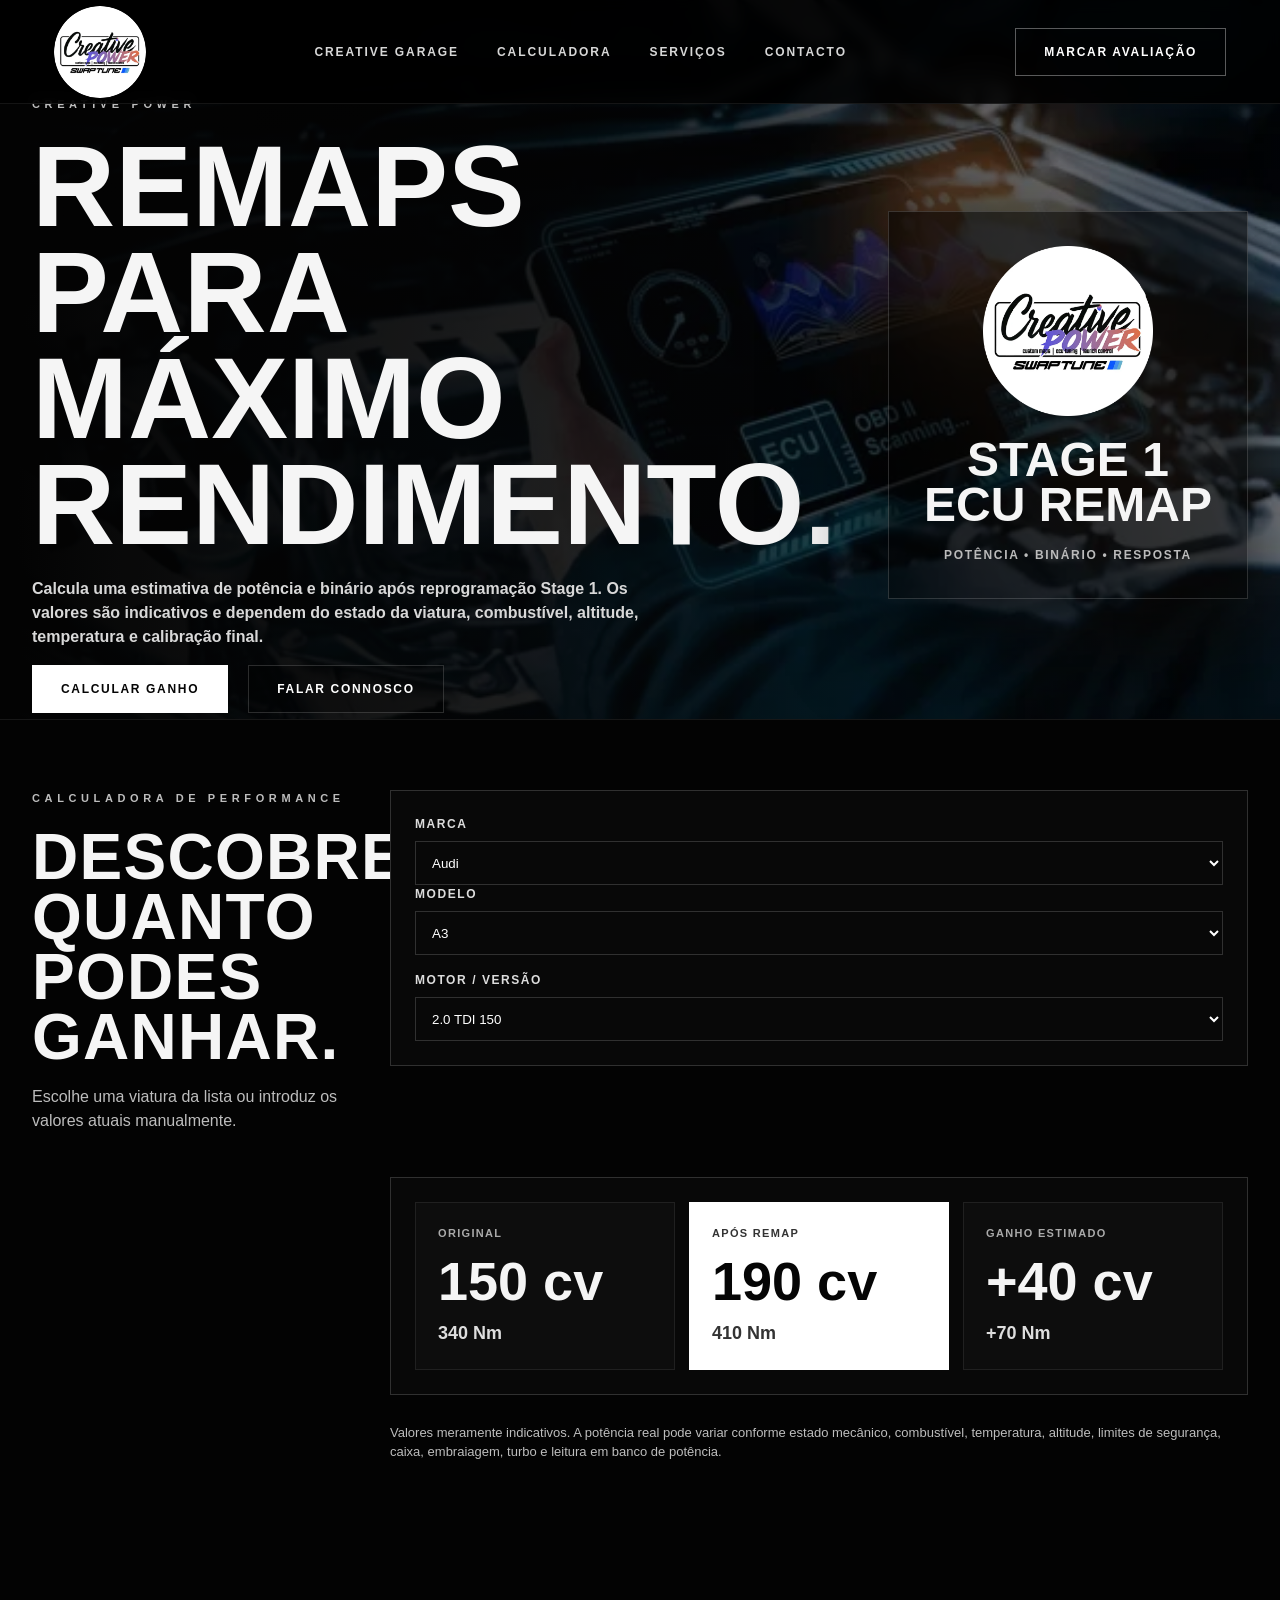
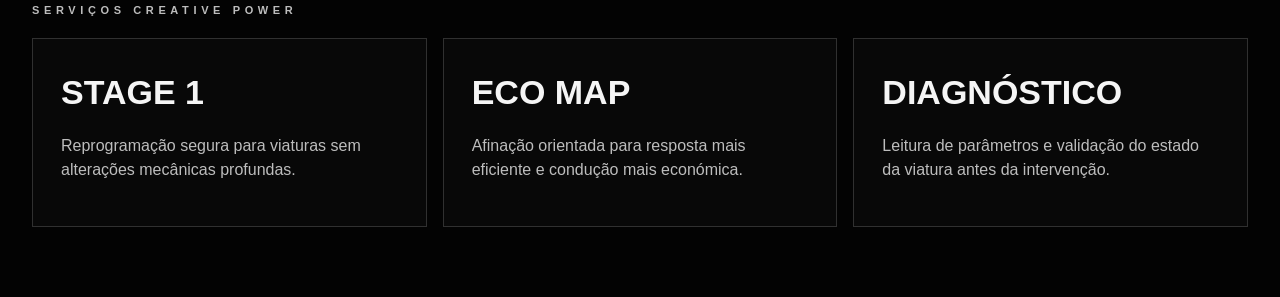
==== creative-performance.html @ ab6decef "Add Creative Power performance page" ====
<!doctype html>
<html lang="pt-PT">
<head>
  <meta charset="utf-8" />
  <meta name="viewport" content="width=device-width, initial-scale=1" />
  <title>Creative Power - Remaps e Performance</title>
  <meta name="description" content="Calculadora de ganhos de performance para remaps Creative Power." />
  <link rel="stylesheet" href="css/style.css" />
</head>
<body>
  <header class="topbar performance-topbar">
    <a class="brand performance-brand" href="index.html" aria-label="Creative Garage">
      <img src="assets/uploads/creativepower-round-640w-copiar-1920w-20260427170009-7e0f06.webp" alt="Creative Power">
    </a>
    <nav class="nav performance-nav">
      <a href="index.html">Creative Garage</a>
      <a href="#calculator">Calculadora</a>
      <a href="#services">Serviços</a>
      <a href="index.html#contact">Contacto</a>
    </nav>
    <a class="btn btn-outline btn-visit" href="index.html#contact">Marcar avaliação</a>
  </header>

  <main class="performance-page">
    <section class="performance-hero">
      <div class="performance-hero-bg"></div>
      <div class="container performance-hero-grid">
        <div>
          <p class="eyebrow">Creative Power</p>
          <h1>Remaps para<br>máximo rendimento.</h1>
          <p>Calcula uma estimativa de potência e binário após reprogramação Stage 1. Os valores são indicativos e dependem do estado da viatura, combustível, altitude, temperatura e calibração final.</p>
          <div class="hero-actions">
            <a class="btn btn-light" href="#calculator">Calcular ganho</a>
            <a class="btn btn-dark" href="index.html#contact">Falar connosco</a>
          </div>
        </div>
        <div class="performance-hero-card">
          <img src="assets/uploads/creativepower-round-640w-copiar-1920w-20260427170009-7e0f06.webp" alt="Creative Power">
          <strong>Stage 1<br>ECU Remap</strong>
          <span>Potência • Binário • Resposta</span>
        </div>
      </div>
    </section>

    <section id="calculator" class="section remap-calculator-section">
      <div class="container remap-calculator">
        <div class="remap-intro">
          <p class="eyebrow">Calculadora de performance</p>
          <h2>Descobre quanto<br>podes ganhar.</h2>
          <p>Escolhe uma viatura da lista ou introduz os valores atuais manualmente.</p>
        </div>

        <form class="remap-form" id="remapForm">
          <div class="grid-2">
            <label>Marca
              <select id="makeSelect"></select>
            </label>
            <label>Modelo
              <select id="modelSelect"></select>
            </label>
          </div>
          <label>Motor / versão
            <select id="engineSelect"></select>
          </label>

          <div class="manual-fields hidden" id="manualFields">
            <div class="grid-2">
              <label>Potência atual (cv)
                <input id="manualHp" type="number" min="50" max="1500" value="150">
              </label>
              <label>Binário atual (Nm)
                <input id="manualTorque" type="number" min="80" max="2000" value="320">
              </label>
            </div>
            <div class="grid-2">
              <label>Tipo de motor
                <select id="fuelSelect">
                  <option value="diesel">Diesel turbo</option>
                  <option value="petrolTurbo">Gasolina turbo</option>
                  <option value="petrolNa">Gasolina atmosférico</option>
                </select>
              </label>
              <label>Stage
                <select id="stageSelect">
                  <option value="stage1">Stage 1</option>
                  <option value="eco">Eco / eficiência</option>
                </select>
              </label>
            </div>
          </div>
        </form>

        <div class="remap-result" id="remapResult">
          <div class="result-card">
            <span>Original</span>
            <strong id="stockHp">0 cv</strong>
            <small id="stockTorque">0 Nm</small>
          </div>
          <div class="result-card result-card-hot">
            <span>Após remap</span>
            <strong id="tunedHp">0 cv</strong>
            <small id="tunedTorque">0 Nm</small>
          </div>
          <div class="result-card">
            <span>Ganho estimado</span>
            <strong id="gainHp">+0 cv</strong>
            <small id="gainTorque">+0 Nm</small>
          </div>
        </div>

        <p class="remap-disclaimer">Valores meramente indicativos. A potência real pode variar conforme estado mecânico, combustível, temperatura, altitude, limites de segurança, caixa, embraiagem, turbo e leitura em banco de potência.</p>
      </div>
    </section>

    <section id="services" class="section performance-services">
      <div class="container">
        <p class="eyebrow">Serviços Creative Power</p>
        <div class="performance-service-grid">
          <article><h3>Stage 1</h3><p>Reprogramação segura para viaturas sem alterações mecânicas profundas.</p></article>
          <article><h3>Eco map</h3><p>Afinação orientada para resposta mais eficiente e condução mais económica.</p></article>
          <article><h3>Diagnóstico</h3><p>Leitura de parâmetros e validação do estado da viatura antes da intervenção.</p></article>
        </div>
      </div>
    </section>
  </main>

  <script src="js/performance.js"></script>
</body>
</html>
---- css/style.css ----
﻿:root{
  --bg:#030303; --bg2:#070707; --panel:#0c0c0d; --panel2:#111214; --text:#f5f5f5; --muted:#a6a6a6; --soft:#747474; --line:rgba(255,255,255,.16); --line2:rgba(255,255,255,.08); --white:#fff; --shadow:0 32px 90px rgba(0,0,0,.75); --max:1280px;
}
*{box-sizing:border-box} html{scroll-behavior:smooth} body{margin:0;background:var(--bg);color:var(--text);font-family:Inter,Arial,Helvetica,sans-serif;line-height:1.5} body:before{content:"";position:fixed;inset:0;pointer-events:none;background:radial-gradient(circle at 70% 0%,rgba(255,255,255,.08),transparent 32%),linear-gradient(90deg,rgba(255,255,255,.025) 1px,transparent 1px),linear-gradient(180deg,rgba(255,255,255,.025) 1px,transparent 1px);background-size:auto,76px 76px,76px 76px;opacity:.35;z-index:-1}
a{color:inherit;text-decoration:none} img{max-width:100%;display:block}.container{width:min(var(--max),calc(100% - 64px));margin-inline:auto}.topbar{height:104px;position:fixed;z-index:20;inset:0 0 auto 0;display:flex;align-items:center;padding:0 54px;background:linear-gradient(180deg,rgba(0,0,0,.82),rgba(0,0,0,.35),transparent);backdrop-filter:blur(7px);transition:.25s}.topbar.is-scrolled{height:82px;background:rgba(0,0,0,.84);border-bottom:1px solid var(--line2)}.brand img{width:92px;height:92px;object-fit:contain}.nav{margin:auto;display:flex;gap:38px;align-items:center;text-transform:uppercase;font-size:12px;letter-spacing:.16em;font-weight:800}.nav a{opacity:.88}.nav a:hover{opacity:1}.btn{display:inline-flex;align-items:center;justify-content:center;gap:12px;min-height:48px;padding:0 28px;border:1px solid var(--line);text-transform:uppercase;letter-spacing:.14em;font-size:12px;font-weight:900;transition:.22s;background:transparent;color:#fff;cursor:pointer}.btn:hover{transform:translateY(-2px);border-color:#fff}.btn-light{background:#fff;color:#050505;border-color:#fff}.btn-dark{background:rgba(0,0,0,.28)}.btn-outline{border-color:rgba(255,255,255,.35)}.btn-visit{min-width:160px}.nav-toggle{display:none;background:none;border:0;padding:10px}.nav-toggle span{display:block;width:26px;height:2px;background:#fff;margin:6px 0}.hero{min-height:760px;position:relative;display:flex;align-items:center;overflow:hidden;border-bottom:1px solid var(--line2)}.hero-bg{position:absolute;inset:0;background-image:var(--hero-image);background-size:cover;background-position:center right;filter:grayscale(1) contrast(1.08) brightness(.72);transform:scale(1.02)}.hero-bg:after{content:"";position:absolute;inset:0;background:linear-gradient(90deg,#050505 0%,rgba(5,5,5,.92) 30%,rgba(5,5,5,.48) 58%,rgba(5,5,5,.12) 100%)}.hero-overlay{position:absolute;inset:auto 0 0 0;height:50%;background:linear-gradient(0deg,#030303,transparent)}.hero-grid{position:relative;z-index:1;display:grid;grid-template-columns:1fr 320px;gap:40px;padding-top:86px}.hero-copy{max-width:660px}.eyebrow{margin:0 0 20px;color:#bdbdbd;text-transform:uppercase;letter-spacing:.42em;font-size:11px;font-weight:800}.spaced{letter-spacing:1.08em}.hero h1,.section h2,.footer h3{font-family:Impact,"Arial Black",sans-serif;text-transform:uppercase;line-height:.94;letter-spacing:.02em}.hero h1{font-size:clamp(64px,9vw,138px);margin:0 0 18px}.hero-tags{font-size:13px;letter-spacing:.23em;text-transform:uppercase;font-weight:800;margin:0 0 36px}.hero-actions{display:flex;gap:20px;flex-wrap:wrap}.hero-note{display:flex;gap:14px;margin-top:36px;color:#d4d4d4;max-width:560px;font-weight:700}.note-icon{width:36px;height:36px;border:1px solid var(--line);border-radius:50%;display:inline-flex;align-items:center;justify-content:center;flex:none}.hero-finance{align-self:end;justify-self:end;display:flex;align-items:flex-end;gap:12px;text-transform:uppercase;margin-bottom:45px}.hero-finance small{font-weight:900;letter-spacing:.08em;color:#ddd;text-align:right}.hero-finance strong{font-family:Impact,"Arial Black";font-size:70px;line-height:.8}.hero-finance span{font-weight:900;font-style:italic}.section{padding:70px 0}.split-section{display:grid;grid-template-columns:330px 1fr;gap:70px}.section-intro{padding-top:46px}.section h2{font-size:clamp(38px,4vw,68px);margin:0}.section-intro p:not(.eyebrow),.calc-content p,.photo-copy p,.footer p{color:var(--muted)}.divider{width:76px;height:2px;background:#fff;margin:32px 0}.section-intro .btn{margin-top:190px}.service-grid{display:grid;grid-template-columns:repeat(3,1fr);gap:16px}.service-card{min-height:255px;position:relative;border:1px solid var(--line);padding:34px 24px;display:flex;flex-direction:column;justify-content:flex-end;overflow:hidden;background:#111}.service-card:before{content:"";position:absolute;inset:0;background-image:var(--img);background-size:cover;background-position:center;filter:grayscale(1) brightness(.42);transform:scale(1.05);transition:.35s}.service-card:after{content:"";position:absolute;inset:0;background:linear-gradient(180deg,rgba(0,0,0,.05),rgba(0,0,0,.84))}.service-card:hover:before{filter:grayscale(.75) brightness(.58);transform:scale(1.11)}.service-card>*{position:relative;z-index:1}.service-icon{font-size:32px;margin-bottom:auto}.service-card h3{font-family:Impact,"Arial Black";font-size:28px;text-transform:uppercase;line-height:1.05;margin:0 0 18px}.service-card small{color:#bdbdbd}.service-card strong{font-family:Impact,"Arial Black";font-size:42px;line-height:1}.calculator-band{padding-top:10px}.calc-card{min-height:245px;border:1px solid var(--line);display:grid;grid-template-columns:1fr 1fr;background:#080808;box-shadow:var(--shadow)}.calc-image{background-image:var(--calc-image);background-size:cover;background-position:center;filter:grayscale(1) brightness(.48)}.calc-content{padding:42px 54px}.quote-form{margin-top:24px}.field-row{display:grid;grid-template-columns:1fr 1fr;gap:14px;margin-bottom:14px}label{display:block;color:#ddd;font-size:12px;text-transform:uppercase;letter-spacing:.13em;font-weight:900}select,input,textarea{width:100%;margin-top:8px;background:#080808;border:1px solid var(--line);color:#fff;min-height:44px;padding:0 12px}textarea{min-height:120px;padding:12px}.quote-result{margin-top:18px;padding:18px;border:1px solid var(--line);display:grid;grid-template-columns:1fr auto;gap:5px;align-items:end}.quote-result span,.quote-result small{color:#aaa;text-transform:uppercase;letter-spacing:.12em;font-size:11px}.quote-result strong{font-family:Impact,"Arial Black";font-size:48px}.quote-result small{grid-column:1/-1;text-transform:none;letter-spacing:0}.section-head-row{display:flex;justify-content:space-between;align-items:end;gap:20px}.link-arrow{font-weight:900;text-transform:uppercase;letter-spacing:.12em;color:#ddd;font-size:12px}.gallery-strip{display:grid;grid-template-columns:repeat(5,1fr);gap:4px;margin-top:22px}.gallery-item{height:175px;background-image:var(--img);background-size:cover;background-position:center;filter:grayscale(.55) brightness(.72);border:1px solid rgba(255,255,255,.08)}.photographer-card{border:1px solid var(--line);min-height:310px;display:grid;grid-template-columns:1fr 330px;background:linear-gradient(90deg,rgba(0,0,0,.5),#080808),var(--photo-bg);background-size:cover;background-position:center}.photo-copy{padding:48px}.session-box{margin:48px;border:1px solid var(--line);display:flex;flex-direction:column;align-items:center;justify-content:center;text-align:center;padding:30px}.session-box strong{text-transform:uppercase;letter-spacing:.18em}.session-box span{color:#aaa;margin-top:12px}.partners-section{padding:0 0 56px}.partners-grid{display:grid;grid-template-columns:repeat(8,1fr);gap:18px;align-items:end}.partner{text-align:center;color:#aaa}.partner strong{display:block;color:#ddd;font-size:18px;text-transform:uppercase;font-weight:900;filter:grayscale(1)}.partner span{font-size:11px;text-transform:uppercase;letter-spacing:.12em}.footer{border-top:1px solid var(--line2);background:#030303;padding:70px 0 24px}.footer-grid{display:grid;grid-template-columns:1.1fr 1.1fr 1.2fr .8fr;gap:45px}.footer h3{font-size:25px;margin:0 0 18px}.contact-list{list-style:none;padding:0;margin:0;color:#ccc}.contact-list li{margin:8px 0}.footer-logo{display:flex;align-items:center;justify-content:center}.footer-logo img{width:180px}.footer-bottom{border-top:1px solid var(--line2);padding-top:22px;margin-top:50px;display:flex;gap:28px;color:#777;font-size:12px}.admin-link{position:fixed;right:10px;bottom:10px;color:#333}.hidden{display:none!important}
@media(max-width:1050px){.nav{position:fixed;inset:82px 0 auto 0;display:none;flex-direction:column;background:rgba(0,0,0,.94);padding:26px}.nav.is-open{display:flex}.nav-toggle{display:block;margin-left:auto}.btn-visit{display:none}.topbar{padding:0 24px}.hero-grid,.split-section,.calc-card,.photographer-card,.footer-grid{grid-template-columns:1fr}.hero-finance{justify-self:start}.service-grid{grid-template-columns:repeat(2,1fr)}.partners-grid{grid-template-columns:repeat(4,1fr)}.gallery-strip{grid-template-columns:repeat(2,1fr)}.section-intro .btn{margin-top:30px}}
@media(max-width:640px){.container{width:min(100% - 28px,var(--max))}.brand img{width:72px;height:72px}.hero{min-height:720px}.hero h1{font-size:64px}.hero-actions,.field-row,.quote-result{grid-template-columns:1fr;display:grid}.service-grid,.partners-grid,.gallery-strip{grid-template-columns:1fr}.calc-content,.photo-copy{padding:28px}.session-box{margin:20px}.footer-bottom{flex-direction:column}.spaced{letter-spacing:.42em}}
.partner img{width:100%;height:58px;object-fit:contain;margin:0 auto 10px;filter:grayscale(1);opacity:.86}

.service-card:before{filter:brightness(.68) contrast(1.05) saturate(1.08)}
.service-card:after{background:linear-gradient(180deg,rgba(0,0,0,.16),rgba(0,0,0,.72))}
.service-card:hover:before{filter:brightness(.82) contrast(1.08) saturate(1.16);transform:scale(1.11)}
.partners-grid{display:block;overflow:hidden}
.partners-track{display:flex;gap:18px;width:max-content;animation:partners-scroll 24s linear infinite}
.partners-grid:hover .partners-track{animation-play-state:paused}
.partner{flex:0 0 calc((min(var(--max),calc(100vw - 64px)) - 54px)/4)}
.partner img{height:88px;filter:none;opacity:1}
.partner strong{filter:none}
@keyframes partners-scroll{to{transform:translateX(calc(-50% - 9px))}}
@media(max-width:640px){.partner{flex-basis:calc(100vw - 28px)}}
.gallery-open{background:transparent;border:0;padding:0;cursor:pointer}
.gallery-item{appearance:none;cursor:pointer;padding:0}
.gallery-item:hover{filter:brightness(.92);transform:translateY(-2px)}
.modal-open{overflow:hidden}
.gallery-modal{position:fixed;inset:0;z-index:80;display:none}
.gallery-modal.is-open{display:block}
.gallery-modal-backdrop{position:absolute;inset:0;background:rgba(0,0,0,.84);backdrop-filter:blur(8px)}
.gallery-modal-panel{position:relative;z-index:1;width:min(1180px,calc(100% - 40px));max-height:calc(100vh - 48px);margin:24px auto;padding:22px;border:1px solid var(--line);background:#070707;box-shadow:var(--shadow);overflow:auto}
.gallery-modal-top{display:flex;align-items:center;justify-content:space-between;gap:16px;margin-bottom:18px;text-transform:uppercase;letter-spacing:.12em;font-size:12px;font-weight:900}
.gallery-back,.gallery-close{border:1px solid var(--line);background:#0e0e0e;color:#fff;min-height:40px;padding:0 14px;cursor:pointer;text-transform:uppercase;letter-spacing:.12em;font-size:11px;font-weight:900}
.gallery-close{width:40px;padding:0;font-size:26px;line-height:1}
.gallery-modal-grid{display:grid;grid-template-columns:repeat(4,1fr);gap:12px}
.gallery-modal-item{position:relative;min-height:190px;border:1px solid var(--line2);padding:0;background:#111;overflow:hidden;cursor:pointer}
.gallery-modal-item img{width:100%;height:100%;min-height:190px;object-fit:cover;filter:brightness(.8);transition:.25s}
.gallery-modal-item span{position:absolute;left:14px;right:14px;bottom:12px;color:#fff;text-align:left;text-transform:uppercase;letter-spacing:.12em;font-size:11px;font-weight:900;text-shadow:0 2px 14px #000}
.gallery-modal-item:hover img{filter:brightness(1);transform:scale(1.04)}
.gallery-modal-view{margin:0;display:grid;gap:12px}
.gallery-modal-view img{width:100%;max-height:calc(100vh - 170px);object-fit:contain;background:#020202}
.gallery-modal-view figcaption{text-transform:uppercase;letter-spacing:.12em;font-size:12px;font-weight:900;color:#ddd}
@media(max-width:900px){.gallery-modal-grid{grid-template-columns:repeat(2,1fr)}.gallery-modal-panel{width:min(100% - 24px,1180px);margin:12px auto;max-height:calc(100vh - 24px)}}
@media(max-width:640px){.gallery-modal-grid{grid-template-columns:1fr}.gallery-modal-top{align-items:stretch}.gallery-back{flex:1}.gallery-modal-item,.gallery-modal-item img{min-height:230px}}
.legal-page{min-height:100vh;background:#050505;color:#f5f5f5}
.legal-hero{width:min(980px,calc(100% - 48px));margin:0 auto;padding:74px 0 34px}
.legal-brand{display:inline-block;margin-bottom:34px;text-transform:uppercase;letter-spacing:.18em;font-weight:900;font-size:12px;color:#ddd}
.legal-hero h1{font-family:Impact,"Arial Black",sans-serif;text-transform:uppercase;font-size:clamp(46px,7vw,96px);line-height:.95;margin:0 0 18px}
.legal-hero p:not(.eyebrow){max-width:760px;color:#cfcfcf;font-size:18px}
.legal-content{width:min(980px,calc(100% - 48px));margin:0 auto;padding:20px 0 80px}
.legal-content h2{margin:34px 0 12px;font-size:22px;text-transform:uppercase;letter-spacing:.04em}
.legal-content p{color:#d0d0d0;margin:10px 0}
.legal-content a:not(.btn){text-decoration:underline;text-underline-offset:3px}
.legal-note{color:#fff!important;font-weight:800}

html{scrollbar-color:#f4f4f4 #121212;scrollbar-width:thin}
::-webkit-scrollbar{width:12px;height:12px}
::-webkit-scrollbar-track{background:#101010;border-radius:999px}
::-webkit-scrollbar-thumb{background:linear-gradient(180deg,#fff,#8f8f8f);border:3px solid #101010;border-radius:999px}
::-webkit-scrollbar-thumb:hover{background:#fff}
.footer-bottom button{appearance:none;background:transparent;border:0;color:inherit;padding:0;font:inherit;cursor:pointer}
.footer-bottom button:hover,.footer-bottom a:hover{color:#fff}
.legal-modal{position:fixed;inset:0;z-index:90;display:none}
.legal-modal.is-open{display:block}
.legal-modal-backdrop{position:absolute;inset:0;background:rgba(0,0,0,.86);backdrop-filter:blur(8px)}
.legal-modal-panel{position:relative;z-index:1;width:min(980px,calc(100% - 40px));max-height:calc(100vh - 48px);margin:24px auto;padding:22px;border:1px solid var(--line);background:#070707;box-shadow:var(--shadow);overflow:auto;border-radius:8px}
.legal-modal-top{position:sticky;top:-22px;z-index:2;display:flex;align-items:center;justify-content:space-between;gap:18px;margin:-22px -22px 18px;padding:18px 22px;border-bottom:1px solid var(--line2);background:rgba(7,7,7,.96);text-transform:uppercase;letter-spacing:.12em;font-size:12px;font-weight:900}
.legal-modal-body .legal-content{width:100%;padding:0 0 10px}
.legal-modal-body .legal-content h2:first-child{margin-top:0}
.performance-callout-section{padding-top:10px}
.performance-callout{min-height:330px;border:1px solid var(--line);display:grid;grid-template-columns:1fr 330px;background:linear-gradient(90deg,rgba(0,0,0,.54),#080808),var(--hero-image);background-size:cover;background-position:center;box-shadow:var(--shadow)}
.performance-callout-copy{padding:48px}
.performance-callout-copy h2{font-family:Impact,"Arial Black",sans-serif;text-transform:uppercase;font-size:clamp(40px,5vw,78px);line-height:.94;margin:0 0 14px}
.performance-callout-copy p:not(.eyebrow){color:#e8e8e8;text-transform:uppercase;letter-spacing:.16em;font-weight:900}
.performance-callout-mark{margin:48px;border:1px solid var(--line);display:flex;flex-direction:column;align-items:center;justify-content:center;text-align:center;padding:30px;background:rgba(0,0,0,.52)}
.performance-callout-mark img{width:138px;height:138px;object-fit:contain;margin-bottom:18px}
.performance-callout-mark strong{font-family:Impact,"Arial Black",sans-serif;text-transform:uppercase;font-size:34px;line-height:.95}
.performance-page{background:#030303}
.performance-topbar{background:rgba(0,0,0,.86);border-bottom:1px solid var(--line2)}
.performance-brand img{border-radius:50%}
.performance-hero{min-height:720px;position:relative;display:flex;align-items:center;overflow:hidden;border-bottom:1px solid var(--line2)}
.performance-hero-bg{position:absolute;inset:0;background:linear-gradient(90deg,#030303 0%,rgba(3,3,3,.86) 45%,rgba(3,3,3,.35) 100%),url('../assets/uploads/tuning_autoeventos-20260427165149-c67057.webp');background-size:cover;background-position:center;filter:brightness(.86)}
.performance-hero-grid{position:relative;z-index:1;display:grid;grid-template-columns:1fr 360px;gap:50px;align-items:center;padding-top:90px}
.performance-hero h1{font-family:Impact,"Arial Black",sans-serif;text-transform:uppercase;font-size:clamp(64px,9vw,130px);line-height:.92;margin:0 0 20px}
.performance-hero p:not(.eyebrow){max-width:650px;color:#d8d8d8;font-weight:700}
.performance-hero-card{border:1px solid var(--line);background:rgba(0,0,0,.58);padding:34px;text-align:center;box-shadow:var(--shadow)}
.performance-hero-card img{width:170px;height:170px;object-fit:contain;margin:0 auto 22px}
.performance-hero-card strong{font-family:Impact,"Arial Black",sans-serif;text-transform:uppercase;font-size:48px;line-height:.9}
.performance-hero-card span{display:block;margin-top:18px;color:#bbb;text-transform:uppercase;letter-spacing:.14em;font-size:12px;font-weight:900}
.remap-calculator{display:grid;grid-template-columns:330px 1fr;gap:28px;align-items:start}
.remap-intro h2{font-family:Impact,"Arial Black",sans-serif;text-transform:uppercase;font-size:clamp(40px,5vw,76px);line-height:.94;margin:0 0 18px}
.remap-intro p:not(.eyebrow),.remap-disclaimer{color:#bdbdbd}
.remap-form,.remap-result{border:1px solid var(--line);background:#080808;padding:24px}
.remap-form{display:grid;gap:16px}
.manual-fields{display:grid;gap:16px}
.remap-result{grid-column:2;display:grid;grid-template-columns:repeat(3,1fr);gap:14px}
.result-card{border:1px solid var(--line2);padding:22px;background:#0d0d0d}
.result-card span{display:block;color:#aaa;text-transform:uppercase;letter-spacing:.12em;font-size:11px;font-weight:900}
.result-card strong{display:block;font-family:Impact,"Arial Black",sans-serif;font-size:54px;line-height:1;margin:12px 0}
.result-card small{color:#ddd;font-size:18px;font-weight:900}
.result-card-hot{background:#fff;color:#050505}.result-card-hot span,.result-card-hot small{color:#333}
.remap-disclaimer{grid-column:2;margin:0;font-size:13px}
.performance-service-grid{display:grid;grid-template-columns:repeat(3,1fr);gap:16px}
.performance-service-grid article{border:1px solid var(--line);background:#080808;padding:28px;min-height:180px}
.performance-service-grid h3{font-family:Impact,"Arial Black",sans-serif;text-transform:uppercase;font-size:34px;margin:0 0 12px}
.performance-service-grid p{color:#bdbdbd}
@media(max-width:1050px){.performance-callout,.performance-hero-grid,.remap-calculator{grid-template-columns:1fr}.performance-callout-mark{margin:24px 48px 48px}.remap-result,.remap-disclaimer{grid-column:auto}.performance-service-grid{grid-template-columns:1fr}.performance-nav{display:flex;position:static;flex-direction:row;background:transparent;padding:0}}
@media(max-width:640px){.performance-callout-copy{padding:28px}.performance-callout-mark{margin:20px}.performance-hero-card{display:none}.remap-result{grid-template-columns:1fr}.performance-hero{min-height:680px}.performance-hero-grid{padding-top:120px}}
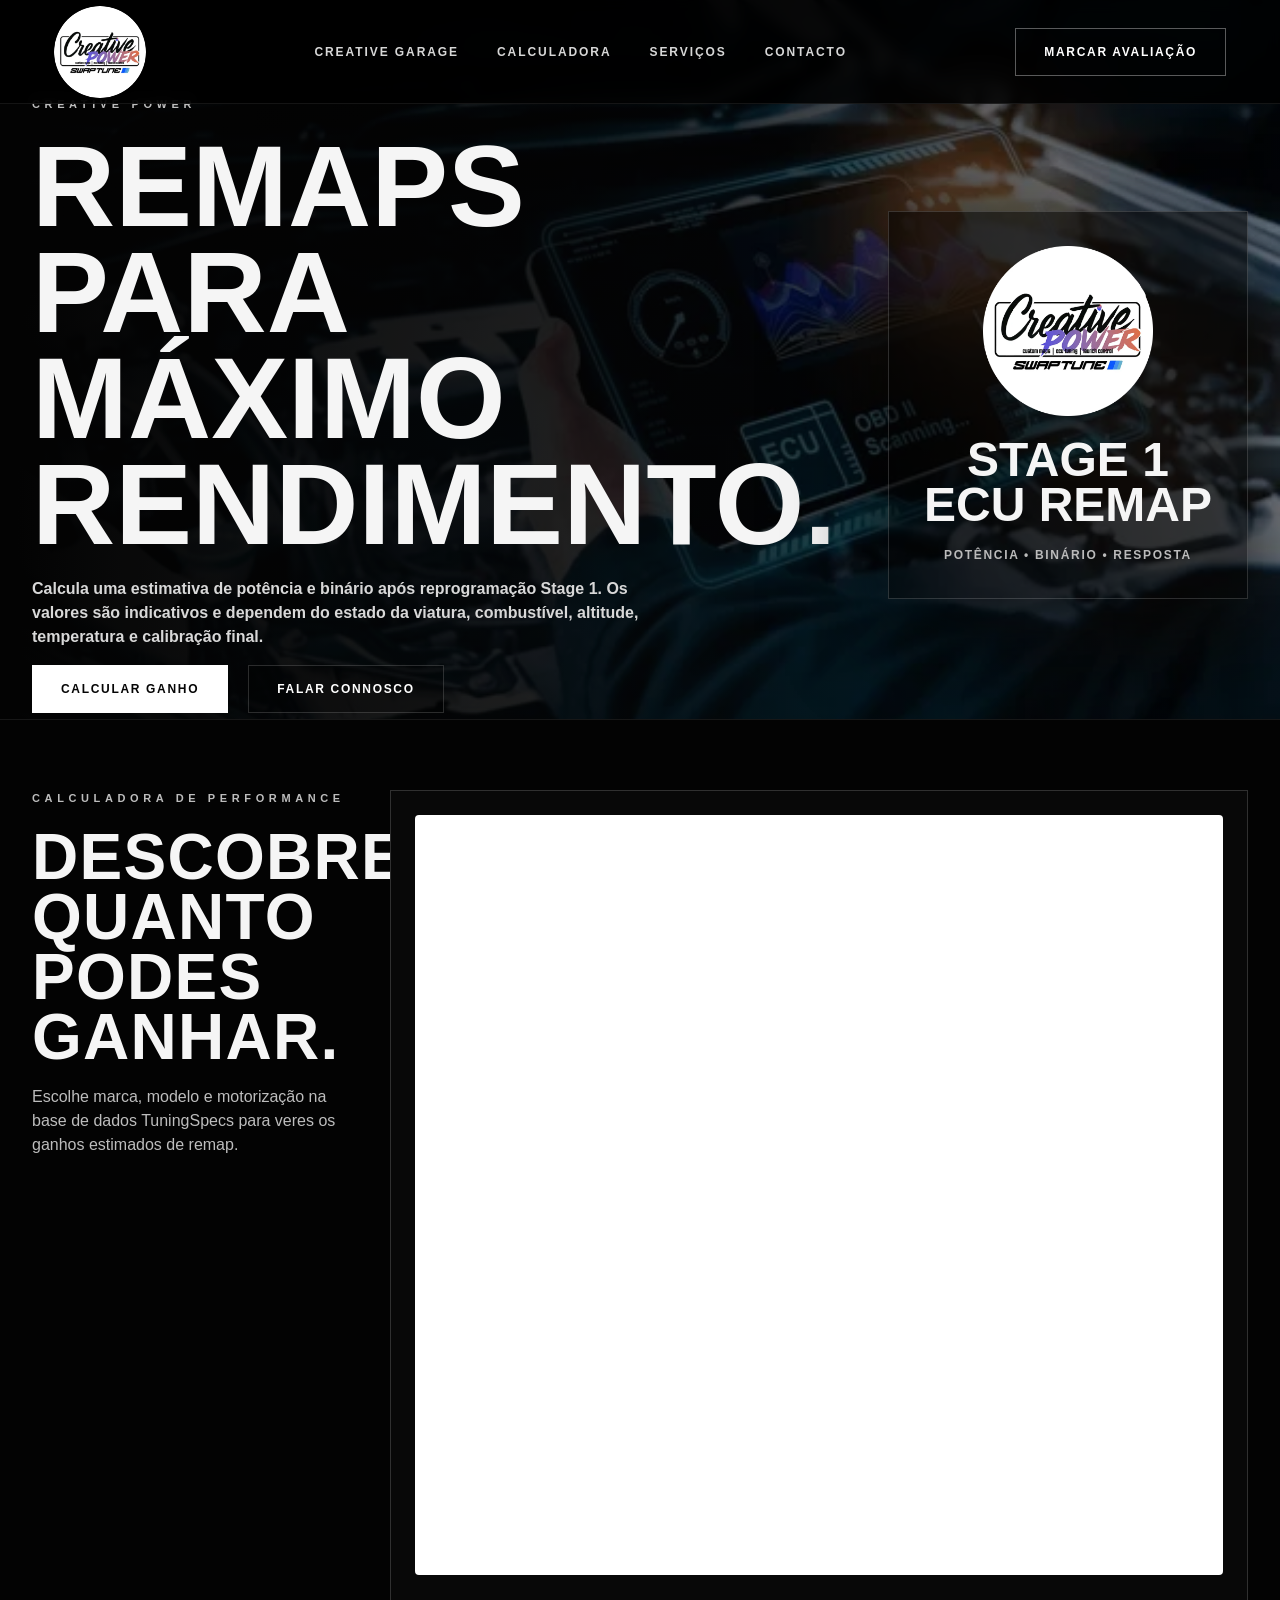
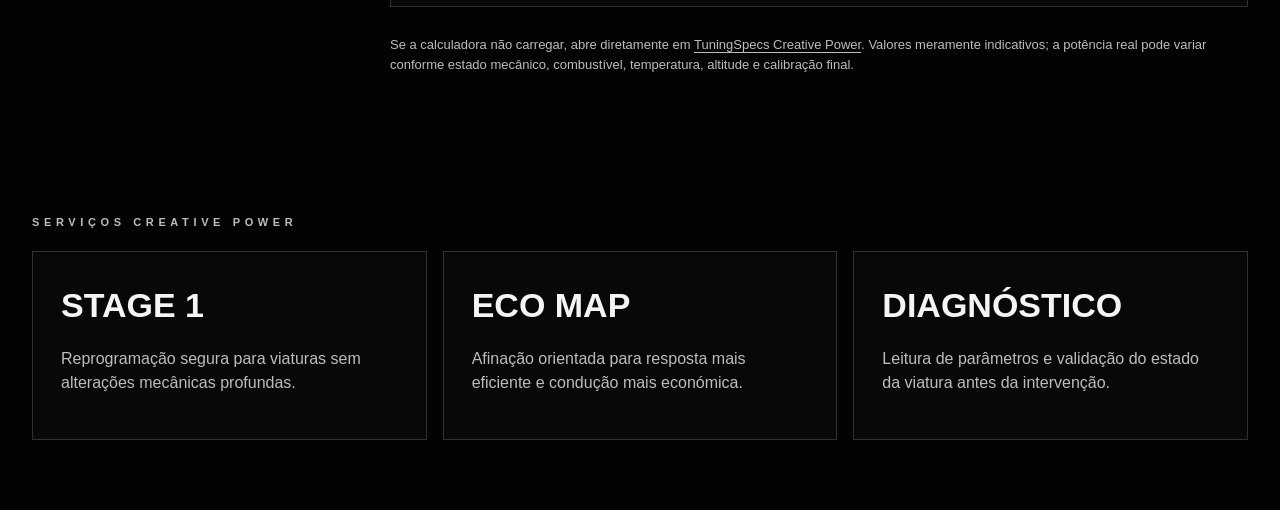
==== commit 81da571b: "Use TuningSpecs remap calculator API" ====
--- a/creative-performance.html
+++ b/creative-performance.html
@@ -47,68 +47,18 @@
         <div class="remap-intro">
           <p class="eyebrow">Calculadora de performance</p>
           <h2>Descobre quanto<br>podes ganhar.</h2>
-          <p>Escolhe uma viatura da lista ou introduz os valores atuais manualmente.</p>
+          <p>Escolhe marca, modelo e motorização na base de dados TuningSpecs para veres os ganhos estimados de remap.</p>
         </div>
 
-        <form class="remap-form" id="remapForm">
-          <div class="grid-2">
-            <label>Marca
-              <select id="makeSelect"></select>
-            </label>
-            <label>Modelo
-              <select id="modelSelect"></select>
-            </label>
-          </div>
-          <label>Motor / versão
-            <select id="engineSelect"></select>
-          </label>
-
-          <div class="manual-fields hidden" id="manualFields">
-            <div class="grid-2">
-              <label>Potência atual (cv)
-                <input id="manualHp" type="number" min="50" max="1500" value="150">
-              </label>
-              <label>Binário atual (Nm)
-                <input id="manualTorque" type="number" min="80" max="2000" value="320">
-              </label>
-            </div>
-            <div class="grid-2">
-              <label>Tipo de motor
-                <select id="fuelSelect">
-                  <option value="diesel">Diesel turbo</option>
-                  <option value="petrolTurbo">Gasolina turbo</option>
-                  <option value="petrolNa">Gasolina atmosférico</option>
-                </select>
-              </label>
-              <label>Stage
-                <select id="stageSelect">
-                  <option value="stage1">Stage 1</option>
-                  <option value="eco">Eco / eficiência</option>
-                </select>
-              </label>
-            </div>
-          </div>
-        </form>
-
-        <div class="remap-result" id="remapResult">
-          <div class="result-card">
-            <span>Original</span>
-            <strong id="stockHp">0 cv</strong>
-            <small id="stockTorque">0 Nm</small>
-          </div>
-          <div class="result-card result-card-hot">
-            <span>Após remap</span>
-            <strong id="tunedHp">0 cv</strong>
-            <small id="tunedTorque">0 Nm</small>
-          </div>
-          <div class="result-card">
-            <span>Ganho estimado</span>
-            <strong id="gainHp">+0 cv</strong>
-            <small id="gainTorque">+0 Nm</small>
-          </div>
+        <div class="tuning-specs-frame">
+          <iframe
+            title="Calculadora de remap Creative Power"
+            src="https://tuningspecs.com/api/iframe.php?user=F2DUTq2EKN7XPyYD&language=pt"
+            loading="lazy"
+            referrerpolicy="no-referrer-when-downgrade"></iframe>
         </div>
 
-        <p class="remap-disclaimer">Valores meramente indicativos. A potência real pode variar conforme estado mecânico, combustível, temperatura, altitude, limites de segurança, caixa, embraiagem, turbo e leitura em banco de potência.</p>
+        <p class="remap-disclaimer">Se a calculadora não carregar, abre diretamente em <a href="https://tuningspecs.com/api/iframe.php?user=F2DUTq2EKN7XPyYD&language=pt" target="_blank" rel="noreferrer">TuningSpecs Creative Power</a>. Valores meramente indicativos; a potência real pode variar conforme estado mecânico, combustível, temperatura, altitude e calibração final.</p>
       </div>
     </section>
 
@@ -123,7 +73,5 @@
       </div>
     </section>
   </main>
-
-  <script src="js/performance.js"></script>
 </body>
 </html>
--- a/css/style.css
+++ b/css/style.css
@@ -87,7 +87,7 @@
 .remap-calculator{display:grid;grid-template-columns:330px 1fr;gap:28px;align-items:start}
 .remap-intro h2{font-family:Impact,"Arial Black",sans-serif;text-transform:uppercase;font-size:clamp(40px,5vw,76px);line-height:.94;margin:0 0 18px}
 .remap-intro p:not(.eyebrow),.remap-disclaimer{color:#bdbdbd}
-.remap-form,.remap-result{border:1px solid var(--line);background:#080808;padding:24px}
+.remap-form,.remap-result,.tuning-specs-frame{border:1px solid var(--line);background:#080808;padding:24px}
 .remap-form{display:grid;gap:16px}
 .manual-fields{display:grid;gap:16px}
 .remap-result{grid-column:2;display:grid;grid-template-columns:repeat(3,1fr);gap:14px}
@@ -96,7 +96,10 @@
 .result-card strong{display:block;font-family:Impact,"Arial Black",sans-serif;font-size:54px;line-height:1;margin:12px 0}
 .result-card small{color:#ddd;font-size:18px;font-weight:900}
 .result-card-hot{background:#fff;color:#050505}.result-card-hot span,.result-card-hot small{color:#333}
+.tuning-specs-frame{min-height:760px;overflow:hidden}
+.tuning-specs-frame iframe{width:100%;height:760px;border:0;background:#fff;border-radius:4px}
 .remap-disclaimer{grid-column:2;margin:0;font-size:13px}
+.remap-disclaimer a{text-decoration:underline;text-underline-offset:3px}
 .performance-service-grid{display:grid;grid-template-columns:repeat(3,1fr);gap:16px}
 .performance-service-grid article{border:1px solid var(--line);background:#080808;padding:28px;min-height:180px}
 .performance-service-grid h3{font-family:Impact,"Arial Black",sans-serif;text-transform:uppercase;font-size:34px;margin:0 0 12px}
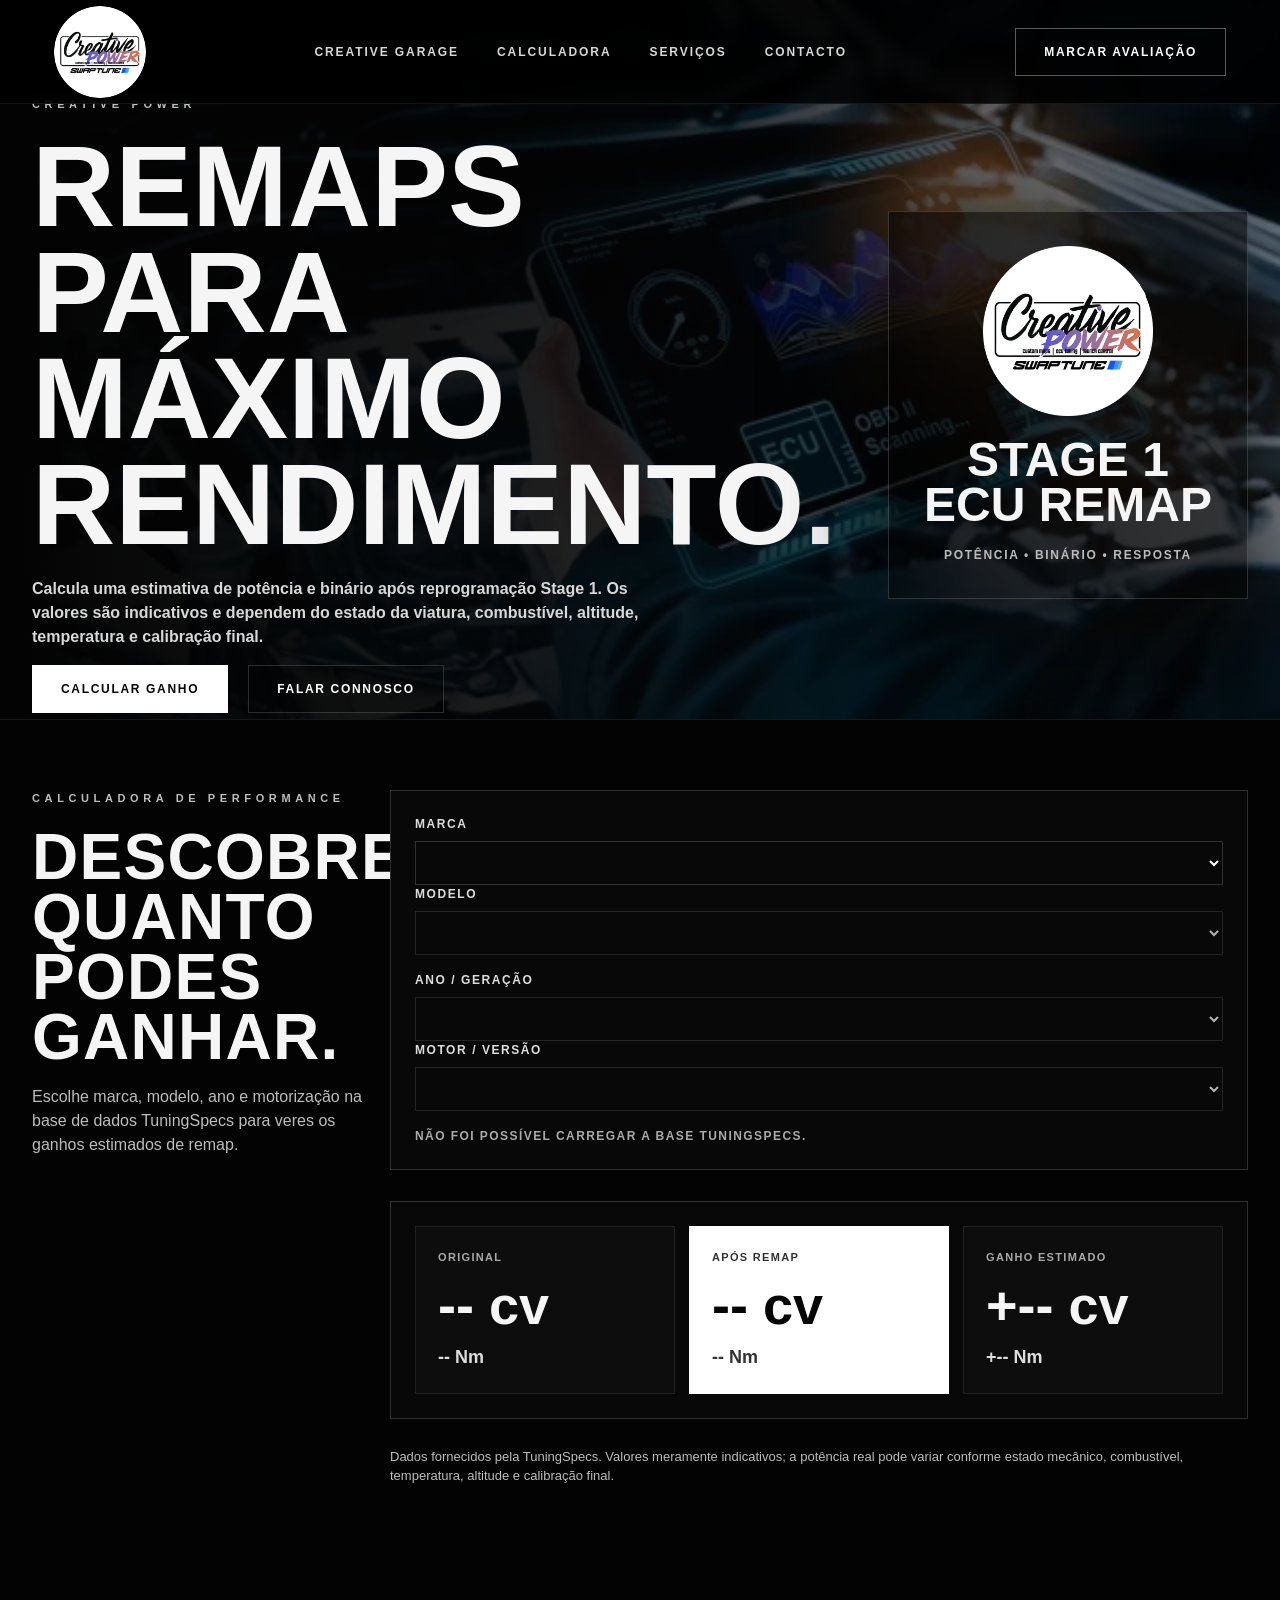
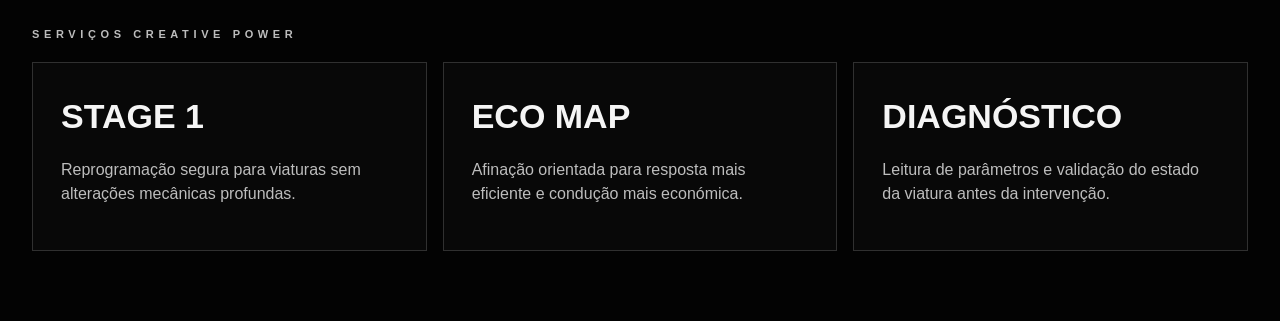
==== commit 4c02ee8e: "Render TuningSpecs data in custom calculator" ====
--- a/creative-performance.html
+++ b/creative-performance.html
@@ -47,18 +47,56 @@
         <div class="remap-intro">
           <p class="eyebrow">Calculadora de performance</p>
           <h2>Descobre quanto<br>podes ganhar.</h2>
-          <p>Escolhe marca, modelo e motorização na base de dados TuningSpecs para veres os ganhos estimados de remap.</p>
+          <p>Escolhe marca, modelo, ano e motorização na base de dados TuningSpecs para veres os ganhos estimados de remap.</p>
         </div>
 
-        <div class="tuning-specs-frame">
-          <iframe
-            title="Calculadora de remap Creative Power"
-            src="https://tuningspecs.com/api/iframe.php?user=F2DUTq2EKN7XPyYD&language=pt"
-            loading="lazy"
-            referrerpolicy="no-referrer-when-downgrade"></iframe>
+        <form class="remap-form" id="remapForm">
+          <div class="grid-2">
+            <label>Marca
+              <select id="makeSelect"></select>
+            </label>
+            <label>Modelo
+              <select id="modelSelect" disabled></select>
+            </label>
+          </div>
+          <div class="grid-2">
+            <label>Ano / geração
+              <select id="generationSelect" disabled></select>
+            </label>
+            <label>Motor / versão
+              <select id="engineSelect" disabled></select>
+            </label>
+          </div>
+          <p class="remap-loader" id="remapLoader">A carregar dados TuningSpecs...</p>
+        </form>
+
+        <div class="remap-result" id="remapResult">
+          <div class="result-card">
+            <span>Original</span>
+            <strong id="stockHp">-- cv</strong>
+            <small id="stockTorque">-- Nm</small>
+          </div>
+          <div class="result-card result-card-hot">
+            <span>Após remap</span>
+            <strong id="tunedHp">-- cv</strong>
+            <small id="tunedTorque">-- Nm</small>
+          </div>
+          <div class="result-card">
+            <span>Ganho estimado</span>
+            <strong id="gainHp">+-- cv</strong>
+            <small id="gainTorque">+-- Nm</small>
+          </div>
         </div>
 
-        <p class="remap-disclaimer">Se a calculadora não carregar, abre diretamente em <a href="https://tuningspecs.com/api/iframe.php?user=F2DUTq2EKN7XPyYD&language=pt" target="_blank" rel="noreferrer">TuningSpecs Creative Power</a>. Valores meramente indicativos; a potência real pode variar conforme estado mecânico, combustível, temperatura, altitude e calibração final.</p>
+        <div class="remap-details hidden" id="remapDetails">
+          <div>
+            <h3 id="vehicleName">Seleciona uma viatura</h3>
+            <table id="specTable"></table>
+          </div>
+          <img id="dynographImage" alt="Curva de potência">
+        </div>
+
+        <p class="remap-disclaimer">Dados fornecidos pela TuningSpecs. Valores meramente indicativos; a potência real pode variar conforme estado mecânico, combustível, temperatura, altitude e calibração final.</p>
       </div>
     </section>
 
@@ -73,5 +111,6 @@
       </div>
     </section>
   </main>
+  <script src="js/performance.js"></script>
 </body>
 </html>
--- a/css/style.css
+++ b/css/style.css
@@ -87,7 +87,7 @@
 .remap-calculator{display:grid;grid-template-columns:330px 1fr;gap:28px;align-items:start}
 .remap-intro h2{font-family:Impact,"Arial Black",sans-serif;text-transform:uppercase;font-size:clamp(40px,5vw,76px);line-height:.94;margin:0 0 18px}
 .remap-intro p:not(.eyebrow),.remap-disclaimer{color:#bdbdbd}
-.remap-form,.remap-result,.tuning-specs-frame{border:1px solid var(--line);background:#080808;padding:24px}
+.remap-form,.remap-result{border:1px solid var(--line);background:#080808;padding:24px}
 .remap-form{display:grid;gap:16px}
 .manual-fields{display:grid;gap:16px}
 .remap-result{grid-column:2;display:grid;grid-template-columns:repeat(3,1fr);gap:14px}
@@ -96,15 +96,20 @@
 .result-card strong{display:block;font-family:Impact,"Arial Black",sans-serif;font-size:54px;line-height:1;margin:12px 0}
 .result-card small{color:#ddd;font-size:18px;font-weight:900}
 .result-card-hot{background:#fff;color:#050505}.result-card-hot span,.result-card-hot small{color:#333}
-.tuning-specs-frame{min-height:760px;overflow:hidden}
-.tuning-specs-frame iframe{width:100%;height:760px;border:0;background:#fff;border-radius:4px}
 .remap-disclaimer{grid-column:2;margin:0;font-size:13px}
 .remap-disclaimer a{text-decoration:underline;text-underline-offset:3px}
+.remap-loader{margin:0;color:#aaa;font-size:12px;text-transform:uppercase;letter-spacing:.12em;font-weight:900}
+.remap-details{grid-column:2;border:1px solid var(--line);background:#080808;padding:24px;display:grid;grid-template-columns:1fr 1.3fr;gap:20px;align-items:start}
+.remap-details h3{font-family:Impact,"Arial Black",sans-serif;text-transform:uppercase;font-size:36px;line-height:1;margin:0 0 18px}
+.remap-details table{width:100%;border-collapse:collapse;color:#d8d8d8}
+.remap-details td{border-top:1px solid var(--line2);padding:10px 0;vertical-align:top}
+.remap-details td:last-child{text-align:right;color:#fff}
+.remap-details img{width:100%;background:#fff;border:1px solid var(--line2)}
 .performance-service-grid{display:grid;grid-template-columns:repeat(3,1fr);gap:16px}
 .performance-service-grid article{border:1px solid var(--line);background:#080808;padding:28px;min-height:180px}
 .performance-service-grid h3{font-family:Impact,"Arial Black",sans-serif;text-transform:uppercase;font-size:34px;margin:0 0 12px}
 .performance-service-grid p{color:#bdbdbd}
-@media(max-width:1050px){.performance-callout,.performance-hero-grid,.remap-calculator{grid-template-columns:1fr}.performance-callout-mark{margin:24px 48px 48px}.remap-result,.remap-disclaimer{grid-column:auto}.performance-service-grid{grid-template-columns:1fr}.performance-nav{display:flex;position:static;flex-direction:row;background:transparent;padding:0}}
+@media(max-width:1050px){.performance-callout,.performance-hero-grid,.remap-calculator{grid-template-columns:1fr}.performance-callout-mark{margin:24px 48px 48px}.remap-result,.remap-disclaimer,.remap-details{grid-column:auto}.remap-details{grid-template-columns:1fr}.performance-service-grid{grid-template-columns:1fr}.performance-nav{display:flex;position:static;flex-direction:row;background:transparent;padding:0}}
 @media(max-width:640px){.performance-callout-copy{padding:28px}.performance-callout-mark{margin:20px}.performance-hero-card{display:none}.remap-result{grid-template-columns:1fr}.performance-hero{min-height:680px}.performance-hero-grid{padding-top:120px}}
 
 
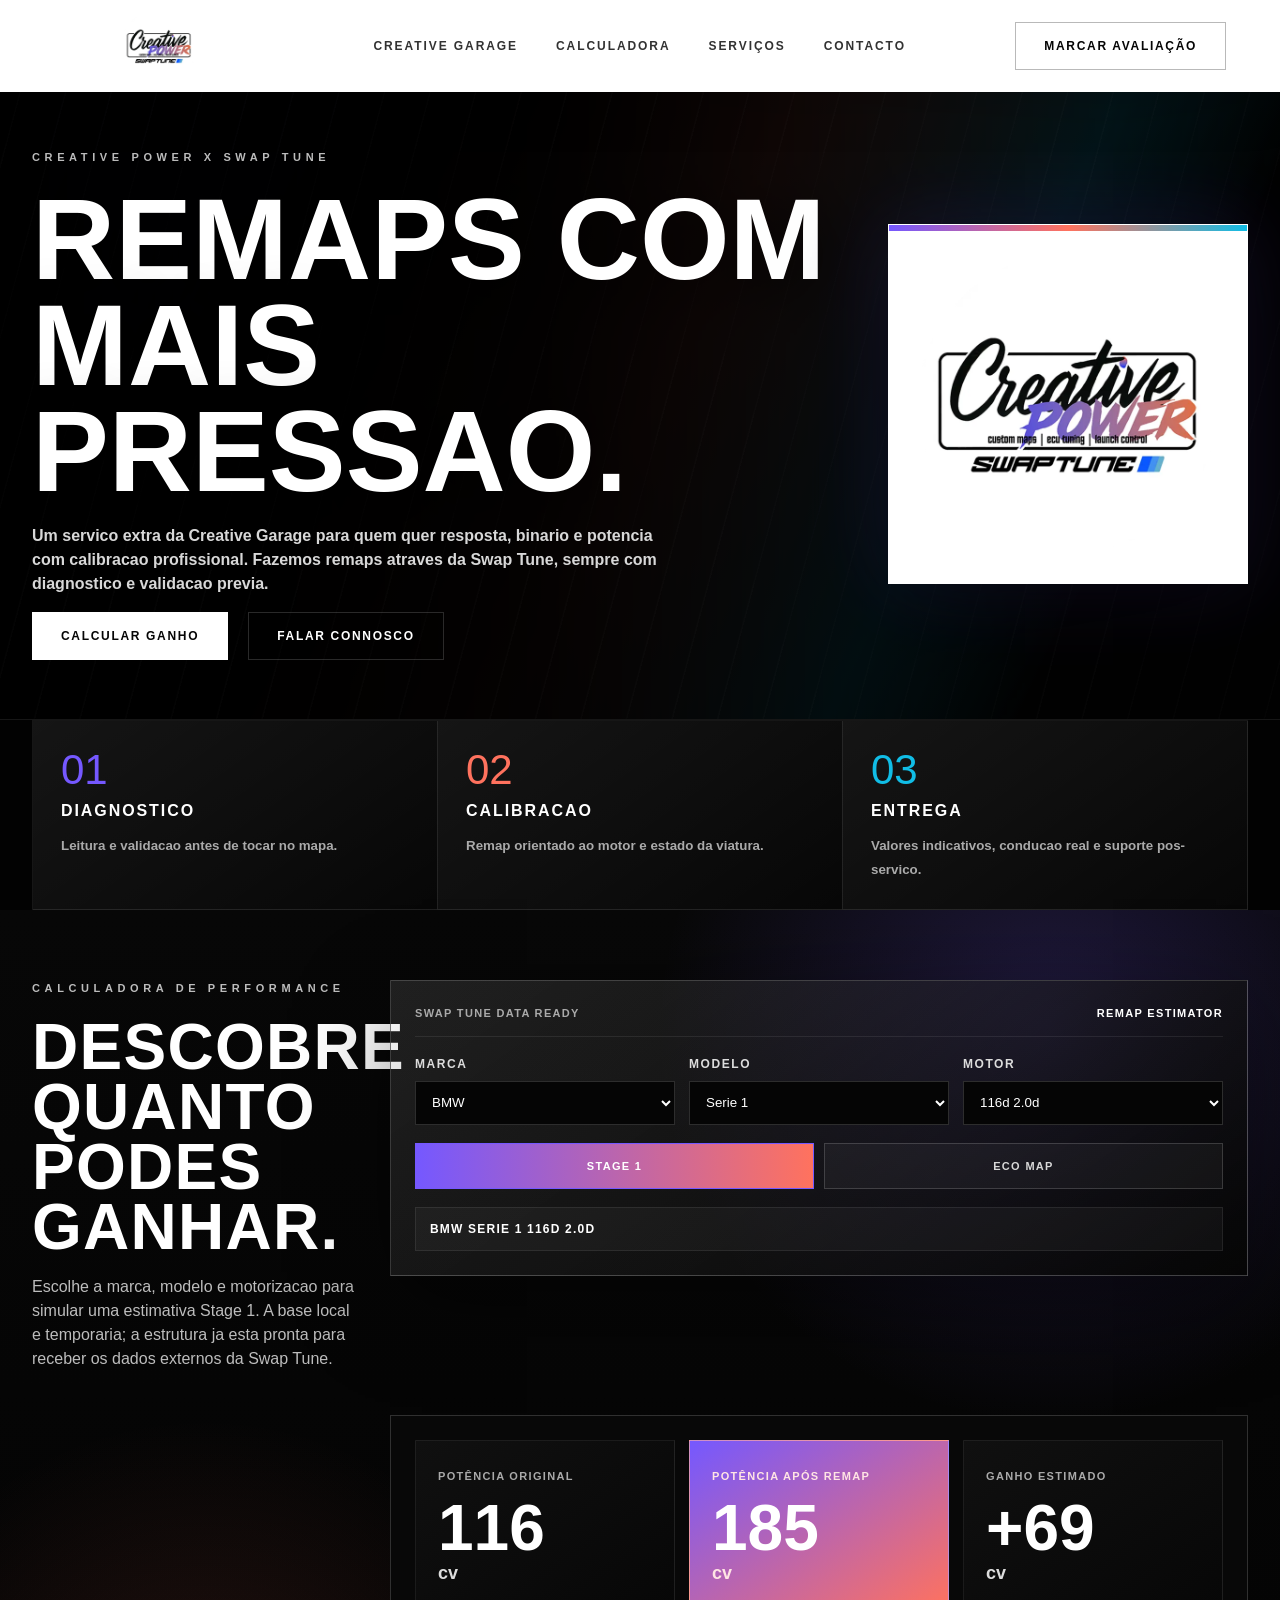
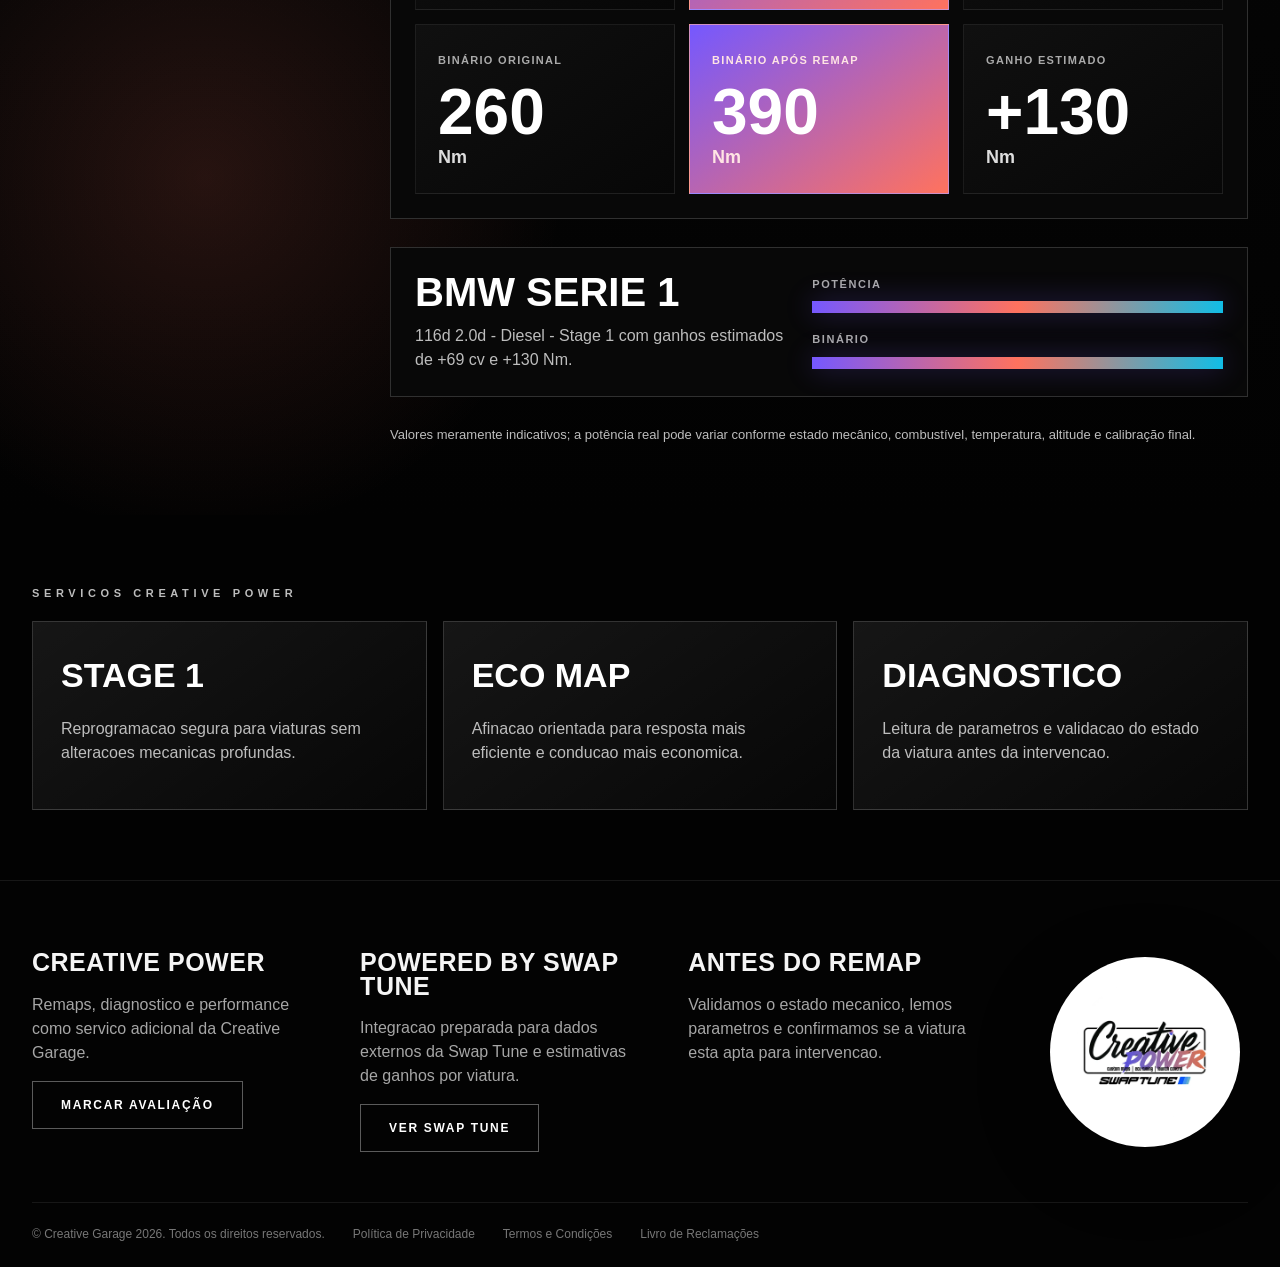
==== commit 2c08b20a: "Atualiza painel e pagina Creative Power" ====
--- a/creative-performance.html
+++ b/creative-performance.html
@@ -9,108 +9,168 @@
 </head>
 <body>
   <header class="topbar performance-topbar">
-    <a class="brand performance-brand" href="index.html" aria-label="Creative Garage">
-      <img src="assets/uploads/creativepower-round-640w-copiar-1920w-20260427170009-7e0f06.webp" alt="Creative Power">
+    <a class="brand performance-brand" href="index.html" aria-label="Creative Power">
+      <img src="assets/uploads/creativepower-round-640w-copiar-1920w-20260427170009-7e0f06.webp" alt="Creative Power" data-power-image="logo">
     </a>
     <nav class="nav performance-nav">
       <a href="index.html">Creative Garage</a>
       <a href="#calculator">Calculadora</a>
-      <a href="#services">Serviços</a>
+      <a href="#services">Servi&ccedil;os</a>
       <a href="index.html#contact">Contacto</a>
     </nav>
-    <a class="btn btn-outline btn-visit" href="index.html#contact">Marcar avaliação</a>
+    <a class="btn btn-outline btn-visit" href="index.html#contact">Marcar avalia&ccedil;&atilde;o</a>
   </header>
 
   <main class="performance-page">
     <section class="performance-hero">
-      <div class="performance-hero-bg"></div>
+      <div class="performance-hero-bg" data-power-bg="heroImage"></div>
       <div class="container performance-hero-grid">
         <div>
-          <p class="eyebrow">Creative Power</p>
-          <h1>Remaps para<br>máximo rendimento.</h1>
-          <p>Calcula uma estimativa de potência e binário após reprogramação Stage 1. Os valores são indicativos e dependem do estado da viatura, combustível, altitude, temperatura e calibração final.</p>
+          <p class="eyebrow" data-power-content="heroEyebrow">Creative Power x Swap Tune</p>
+          <h1 data-power-content="heroTitle">Remaps com<br>mais press&atilde;o.</h1>
+          <p data-power-content="heroText">Um servi&ccedil;o extra da Creative Garage para quem quer resposta, bin&aacute;rio e pot&ecirc;ncia com calibra&ccedil;&atilde;o profissional. Fazemos remaps atrav&eacute;s da Swap Tune, sempre com diagn&oacute;stico e valida&ccedil;&atilde;o pr&eacute;via.</p>
           <div class="hero-actions">
-            <a class="btn btn-light" href="#calculator">Calcular ganho</a>
-            <a class="btn btn-dark" href="index.html#contact">Falar connosco</a>
+            <a class="btn btn-light" href="#calculator" data-power-content="primaryButton">Calcular ganho</a>
+            <a class="btn btn-dark" href="index.html#contact" data-power-content="secondaryButton">Falar connosco</a>
           </div>
         </div>
         <div class="performance-hero-card">
-          <img src="assets/uploads/creativepower-round-640w-copiar-1920w-20260427170009-7e0f06.webp" alt="Creative Power">
-          <strong>Stage 1<br>ECU Remap</strong>
-          <span>Potência • Binário • Resposta</span>
+          <img class="performance-hero-logo" src="assets/uploads/creativepower-round-640w-copiar-1920w-20260427170009-7e0f06.webp" alt="Creative Power" data-power-image="logo">
         </div>
       </div>
     </section>
 
+    <section class="section performance-strip">
+      <div class="container performance-strip-grid">
+        <div><span>01</span><strong data-power-content="process1Title">Diagn&oacute;stico</strong><small data-power-content="process1Text">Leitura e valida&ccedil;&atilde;o antes de tocar no mapa.</small></div>
+        <div><span>02</span><strong data-power-content="process2Title">Calibra&ccedil;&atilde;o</strong><small data-power-content="process2Text">Remap orientado ao motor e estado da viatura.</small></div>
+        <div><span>03</span><strong data-power-content="process3Title">Entrega</strong><small data-power-content="process3Text">Valores indicativos, condu&ccedil;&atilde;o real e suporte p&oacute;s-servi&ccedil;o.</small></div>
+      </div>
+    </section>
+
     <section id="calculator" class="section remap-calculator-section">
-      <div class="container remap-calculator">
+      <div class="container remap-calculator" data-remap-calculator>
         <div class="remap-intro">
-          <p class="eyebrow">Calculadora de performance</p>
-          <h2>Descobre quanto<br>podes ganhar.</h2>
-          <p>Escolhe marca, modelo, ano e motorização na base de dados TuningSpecs para veres os ganhos estimados de remap.</p>
+          <p class="eyebrow" data-power-content="calculatorEyebrow">Calculadora de performance</p>
+          <h2 data-power-content="calculatorTitle">Descobre quanto<br>podes ganhar.</h2>
+          <p data-power-content="calculatorText">Escolhe a marca, modelo e motoriza&ccedil;&atilde;o para simular uma estimativa Stage 1. A base local &eacute; tempor&aacute;ria; a estrutura j&aacute; est&aacute; pronta para receber os dados externos da Swap Tune.</p>
         </div>
 
-        <form class="remap-form" id="remapForm">
-          <div class="grid-2">
+        <form class="remap-form" data-remap-form>
+          <div class="remap-form-top">
+            <span>Swap Tune data ready</span>
+            <strong>Remap estimator</strong>
+          </div>
+          <div class="remap-fields">
             <label>Marca
-              <select id="makeSelect"></select>
+              <select data-remap-brand required></select>
             </label>
             <label>Modelo
-              <select id="modelSelect" disabled></select>
+              <select data-remap-model required></select>
+            </label>
+            <label>Motor
+              <select data-remap-engine required></select>
             </label>
           </div>
-          <div class="grid-2">
-            <label>Ano / geração
-              <select id="generationSelect" disabled></select>
-            </label>
-            <label>Motor / versão
-              <select id="engineSelect" disabled></select>
-            </label>
+          <div class="remap-mode-row" role="group" aria-label="Tipo de calibra&ccedil;&atilde;o">
+            <button type="button" class="active" data-remap-mode="stage1">Stage 1</button>
+            <button type="button" data-remap-mode="eco">Eco map</button>
           </div>
-          <p class="remap-loader" id="remapLoader">A carregar dados TuningSpecs...</p>
+          <div class="remap-vehicle-summary" data-remap-summary></div>
         </form>
 
-        <div class="remap-result" id="remapResult">
-          <div class="result-card">
-            <span>Original</span>
-            <strong id="stockHp">-- cv</strong>
-            <small id="stockTorque">-- Nm</small>
+        <div class="remap-result" data-remap-result>
+          <article class="result-card">
+            <span>Pot&ecirc;ncia original</span>
+            <strong data-stock-power>--</strong>
+            <small>cv</small>
+          </article>
+          <article class="result-card result-card-hot">
+            <span>Pot&ecirc;ncia ap&oacute;s remap</span>
+            <strong data-tuned-power>--</strong>
+            <small>cv</small>
+          </article>
+          <article class="result-card">
+            <span>Ganho estimado</span>
+            <strong data-power-gain>--</strong>
+            <small>cv</small>
+          </article>
+          <article class="result-card">
+            <span>Bin&aacute;rio original</span>
+            <strong data-stock-torque>--</strong>
+            <small>Nm</small>
+          </article>
+          <article class="result-card result-card-hot">
+            <span>Bin&aacute;rio ap&oacute;s remap</span>
+            <strong data-tuned-torque>--</strong>
+            <small>Nm</small>
+          </article>
+          <article class="result-card">
+            <span>Ganho estimado</span>
+            <strong data-torque-gain>--</strong>
+            <small>Nm</small>
+          </article>
+        </div>
+
+        <div class="remap-details" data-remap-details>
+          <div>
+            <h3 data-remap-title>Seleciona uma viatura</h3>
+            <p data-remap-copy>Os dados apresentados usam uma base local tempor&aacute;ria. Quando a API da Swap Tune estiver ativa, esta mesma calculadora pode alimentar os campos automaticamente.</p>
           </div>
-          <div class="result-card result-card-hot">
-            <span>Após remap</span>
-            <strong id="tunedHp">-- cv</strong>
-            <small id="tunedTorque">-- Nm</small>
-          </div>
-          <div class="result-card">
-            <span>Ganho estimado</span>
-            <strong id="gainHp">+-- cv</strong>
-            <small id="gainTorque">+-- Nm</small>
+          <div class="remap-bars" aria-hidden="true">
+            <div>
+              <span>Pot&ecirc;ncia</span>
+              <i data-power-bar></i>
+            </div>
+            <div>
+              <span>Bin&aacute;rio</span>
+              <i data-torque-bar></i>
+            </div>
           </div>
         </div>
 
-        <div class="remap-details hidden" id="remapDetails">
-          <div>
-            <h3 id="vehicleName">Seleciona uma viatura</h3>
-            <table id="specTable"></table>
-          </div>
-          <img id="dynographImage" alt="Curva de potência">
-        </div>
-
-        <p class="remap-disclaimer">Dados fornecidos pela TuningSpecs. Valores meramente indicativos; a potência real pode variar conforme estado mecânico, combustível, temperatura, altitude e calibração final.</p>
+        <p class="remap-disclaimer">Valores meramente indicativos; a pot&ecirc;ncia real pode variar conforme estado mec&acirc;nico, combust&iacute;vel, temperatura, altitude e calibra&ccedil;&atilde;o final.</p>
       </div>
     </section>
 
     <section id="services" class="section performance-services">
       <div class="container">
-        <p class="eyebrow">Serviços Creative Power</p>
+        <p class="eyebrow" data-power-content="servicesEyebrow">Servi&ccedil;os Creative Power</p>
         <div class="performance-service-grid">
-          <article><h3>Stage 1</h3><p>Reprogramação segura para viaturas sem alterações mecânicas profundas.</p></article>
-          <article><h3>Eco map</h3><p>Afinação orientada para resposta mais eficiente e condução mais económica.</p></article>
-          <article><h3>Diagnóstico</h3><p>Leitura de parâmetros e validação do estado da viatura antes da intervenção.</p></article>
+          <article><h3 data-power-content="service1Title">Stage 1</h3><p data-power-content="service1Text">Reprograma&ccedil;&atilde;o segura para viaturas sem altera&ccedil;&otilde;es mec&acirc;nicas profundas.</p></article>
+          <article><h3 data-power-content="service2Title">Eco map</h3><p data-power-content="service2Text">Afina&ccedil;&atilde;o orientada para resposta mais eficiente e condu&ccedil;&atilde;o mais econ&oacute;mica.</p></article>
+          <article><h3 data-power-content="service3Title">Diagn&oacute;stico</h3><p data-power-content="service3Text">Leitura de par&acirc;metros e valida&ccedil;&atilde;o do estado da viatura antes da interven&ccedil;&atilde;o.</p></article>
         </div>
       </div>
     </section>
   </main>
-  <script src="js/performance.js"></script>
+
+  <footer id="contact" class="footer">
+    <div class="container footer-grid">
+      <div>
+        <h3 data-power-content="footerTitle">Creative Power</h3>
+        <p data-power-content="footerText">Remaps, diagn&oacute;stico e performance como servi&ccedil;o adicional da Creative Garage.</p>
+        <a class="btn btn-outline" href="index.html#contact">Marcar avalia&ccedil;&atilde;o</a>
+      </div>
+      <div>
+        <h3 data-power-content="swapFooterTitle">Powered by Swap Tune</h3>
+        <p data-power-content="swapFooterText">Integra&ccedil;&atilde;o preparada para dados externos da Swap Tune e estimativas de ganhos por viatura.</p>
+        <a class="btn btn-outline" href="https://swaptune.eu/my-car" target="_blank" rel="noreferrer">Ver Swap Tune</a>
+      </div>
+      <div>
+        <h3 data-power-content="prepFooterTitle">Antes do remap</h3>
+        <p data-power-content="prepFooterText">Validamos o estado mec&acirc;nico, lemos par&acirc;metros e confirmamos se a viatura est&aacute; apta para interven&ccedil;&atilde;o.</p>
+      </div>
+      <div class="footer-logo performance-footer-logo"><img src="assets/uploads/creativepower-round-640w-copiar-1920w-20260427170009-7e0f06.webp" alt="Creative Power" data-power-image="logo"></div>
+    </div>
+    <div class="container footer-bottom">
+      <span>&copy; Creative Garage 2026. Todos os direitos reservados.</span>
+      <a href="politica-privacidade.html">Pol&iacute;tica de Privacidade</a>
+      <a href="termos-condicoes.html">Termos e Condi&ccedil;&otilde;es</a>
+      <a href="https://www.livroreclamacoes.pt/" target="_blank" rel="noreferrer">Livro de Reclama&ccedil;&otilde;es</a>
+    </div>
+  </footer>
+
+  <script src="js/performance-calculator.js"></script>
 </body>
 </html>
--- a/css/style.css
+++ b/css/style.css
@@ -65,25 +65,42 @@
 .legal-modal-body .legal-content{width:100%;padding:0 0 10px}
 .legal-modal-body .legal-content h2:first-child{margin-top:0}
 .performance-callout-section{padding-top:10px}
-.performance-callout{min-height:330px;border:1px solid var(--line);display:grid;grid-template-columns:1fr 330px;background:linear-gradient(90deg,rgba(0,0,0,.54),#080808),var(--hero-image);background-size:cover;background-position:center;box-shadow:var(--shadow)}
+.performance-callout{min-height:330px;border:1px solid var(--line);display:grid;grid-template-columns:1fr 330px;background:linear-gradient(90deg,rgba(0,0,0,.66),#080808),var(--power-callout-image);background-size:cover;background-position:center;box-shadow:var(--shadow)}
 .performance-callout-copy{padding:48px}
 .performance-callout-copy h2{font-family:Impact,"Arial Black",sans-serif;text-transform:uppercase;font-size:clamp(40px,5vw,78px);line-height:.94;margin:0 0 14px}
 .performance-callout-copy p:not(.eyebrow){color:#e8e8e8;text-transform:uppercase;letter-spacing:.16em;font-weight:900}
-.performance-callout-mark{margin:48px;border:1px solid var(--line);display:flex;flex-direction:column;align-items:center;justify-content:center;text-align:center;padding:30px;background:rgba(0,0,0,.52)}
-.performance-callout-mark img{width:138px;height:138px;object-fit:contain;margin-bottom:18px}
+.performance-callout-mark{margin:48px;border:1px solid rgba(255,255,255,.75);display:flex;flex-direction:column;align-items:center;justify-content:center;text-align:center;padding:30px;background:#fff}
+.performance-callout-mark img{width:100%;max-width:220px;max-height:180px;object-fit:contain;margin:0}
 .performance-callout-mark strong{font-family:Impact,"Arial Black",sans-serif;text-transform:uppercase;font-size:34px;line-height:.95}
+.performance-callout-mark strong{display:none}
 .performance-page{background:#030303}
 .performance-topbar{background:rgba(0,0,0,.86);border-bottom:1px solid var(--line2)}
 .performance-brand img{border-radius:50%}
+.performance-page{background:#020202;color:#fff}
+.performance-topbar{background:linear-gradient(180deg,rgba(0,0,0,.94),rgba(0,0,0,.72));border-bottom:1px solid rgba(255,255,255,.16)}
 .performance-hero{min-height:720px;position:relative;display:flex;align-items:center;overflow:hidden;border-bottom:1px solid var(--line2)}
 .performance-hero-bg{position:absolute;inset:0;background:linear-gradient(90deg,#030303 0%,rgba(3,3,3,.86) 45%,rgba(3,3,3,.35) 100%),url('../assets/uploads/tuning_autoeventos-20260427165149-c67057.webp');background-size:cover;background-position:center;filter:brightness(.86)}
+.performance-hero:before{content:"";position:absolute;inset:0;background:linear-gradient(115deg,rgba(205,0,0,.42),transparent 28%,rgba(255,255,255,.06) 58%,transparent 72%);mix-blend-mode:screen;opacity:.75}
+.performance-hero:after{content:"";position:absolute;inset:0;background:repeating-linear-gradient(105deg,transparent 0 42px,rgba(255,255,255,.045) 43px 44px);opacity:.35}
+.performance-hero-bg{background:linear-gradient(90deg,#020202 0%,rgba(2,2,2,.91) 40%,rgba(2,2,2,.36) 100%),url('../assets/uploads/tuning_autoeventos-20260427165149-c67057.webp');filter:contrast(1.12) brightness(.72) saturate(1.16)}
 .performance-hero-grid{position:relative;z-index:1;display:grid;grid-template-columns:1fr 360px;gap:50px;align-items:center;padding-top:90px}
-.performance-hero h1{font-family:Impact,"Arial Black",sans-serif;text-transform:uppercase;font-size:clamp(64px,9vw,130px);line-height:.92;margin:0 0 20px}
+.performance-hero h1{font-family:Impact,"Arial Black",sans-serif;text-transform:uppercase;font-size:clamp(64px,9vw,130px);line-height:.92;margin:0 0 20px;text-shadow:0 14px 55px rgba(0,0,0,.7)}
 .performance-hero p:not(.eyebrow){max-width:650px;color:#d8d8d8;font-weight:700}
 .performance-hero-card{border:1px solid var(--line);background:rgba(0,0,0,.58);padding:34px;text-align:center;box-shadow:var(--shadow)}
 .performance-hero-card img{width:170px;height:170px;object-fit:contain;margin:0 auto 22px}
 .performance-hero-card strong{font-family:Impact,"Arial Black",sans-serif;text-transform:uppercase;font-size:48px;line-height:.9}
 .performance-hero-card span{display:block;margin-top:18px;color:#bbb;text-transform:uppercase;letter-spacing:.14em;font-size:12px;font-weight:900}
+.performance-hero-card{position:relative;background:linear-gradient(155deg,rgba(255,255,255,.12),rgba(0,0,0,.64));border-color:rgba(255,255,255,.26);box-shadow:0 28px 90px rgba(0,0,0,.55),inset 0 0 0 1px rgba(255,255,255,.04);overflow:hidden}
+.performance-hero-card:before{content:"";position:absolute;inset:0 0 auto;height:4px;background:linear-gradient(90deg,#fff,var(--power-purple),#fff)}
+.performance-hero-logos{display:grid;grid-template-columns:1fr 1fr;gap:18px;align-items:center;margin-bottom:24px}
+.performance-hero-logos img{width:126px;height:126px;margin:0 auto;object-fit:contain;filter:drop-shadow(0 16px 28px rgba(0,0,0,.5))}
+.performance-hero-card>img{display:none}
+.performance-strip{padding:0;background:#020202}
+.performance-strip-grid{display:grid;grid-template-columns:repeat(3,1fr);border-left:1px solid var(--line2);border-top:1px solid var(--line2)}
+.performance-strip-grid div{min-height:150px;padding:28px;border-right:1px solid var(--line2);border-bottom:1px solid var(--line2);background:linear-gradient(145deg,rgba(255,255,255,.075),rgba(255,255,255,.02))}
+.performance-strip-grid span{display:block;color:var(--power-purple);font-family:Impact,"Arial Black",sans-serif;font-size:42px;line-height:1}
+.performance-strip-grid strong{display:block;margin:8px 0 10px;text-transform:uppercase;letter-spacing:.12em}
+.performance-strip-grid small{color:#aaa;font-weight:800}
 .remap-calculator{display:grid;grid-template-columns:330px 1fr;gap:28px;align-items:start}
 .remap-intro h2{font-family:Impact,"Arial Black",sans-serif;text-transform:uppercase;font-size:clamp(40px,5vw,76px);line-height:.94;margin:0 0 18px}
 .remap-intro p:not(.eyebrow),.remap-disclaimer{color:#bdbdbd}
@@ -105,12 +122,78 @@
 .remap-details td{border-top:1px solid var(--line2);padding:10px 0;vertical-align:top}
 .remap-details td:last-child{text-align:right;color:#fff}
 .remap-details img{width:100%;background:#fff;border:1px solid var(--line2)}
+.remap-embed{display:grid;grid-template-columns:330px 1fr;gap:28px;align-items:start}
+.remap-iframe-panel{border:1px solid var(--line);background:linear-gradient(180deg,#101010,#050505);box-shadow:var(--shadow);overflow:hidden}
+.remap-iframe-top{display:flex;align-items:center;justify-content:space-between;gap:16px;padding:16px 20px;border-bottom:1px solid var(--line2);background:rgba(255,255,255,.04);text-transform:uppercase;letter-spacing:.12em;font-size:11px;font-weight:900}
+.remap-iframe-top span{color:#aaa}
+.remap-iframe-top strong{color:#fff}
+.remap-iframe{display:block;width:100%;min-height:940px;border:0;background:#fff}
+.remap-calculator-section{background:radial-gradient(circle at 78% 12%,rgba(255,255,255,.08),transparent 28%),#030303}
+.remap-calculator-section{background:radial-gradient(circle at 82% 10%,rgba(117,88,255,.24),transparent 26%),linear-gradient(180deg,#070707,#020202)}
+.remap-calculator{display:grid;grid-template-columns:330px 1fr;gap:28px;align-items:start}
+.remap-form{border:1px solid var(--line);background:linear-gradient(145deg,#121212,#060606);padding:24px;display:grid;gap:18px;box-shadow:var(--shadow)}
+.remap-form{border-color:rgba(255,255,255,.2);background:linear-gradient(145deg,rgba(255,255,255,.1),rgba(5,5,5,.96));box-shadow:0 28px 90px rgba(0,0,0,.42)}
+.remap-form-top{display:flex;align-items:center;justify-content:space-between;gap:16px;padding-bottom:14px;border-bottom:1px solid var(--line2);text-transform:uppercase;letter-spacing:.12em;font-size:11px;font-weight:900}
+.remap-form-top span{color:#aaa}
+.remap-fields{display:grid;grid-template-columns:repeat(3,1fr);gap:14px}
+.remap-fields label{min-width:0}
+.remap-fields select{background:#050505}
+.remap-mode-row{display:grid;grid-template-columns:1fr 1fr;gap:10px}
+.remap-mode-row button{min-height:46px;border:1px solid var(--line);background:rgba(255,255,255,.04);color:#d8d8d8;text-transform:uppercase;letter-spacing:.12em;font-size:11px;font-weight:900;cursor:pointer}
+.remap-mode-row button.active{background:#fff;color:#050505;border-color:#fff}
+.remap-mode-row button.active{background:var(--power-purple);color:#fff;border-color:var(--power-purple)}
+.remap-vehicle-summary{min-height:42px;display:flex;align-items:center;padding:12px 14px;border:1px solid var(--line2);background:rgba(255,255,255,.035);color:#fff;text-transform:uppercase;letter-spacing:.1em;font-size:12px;font-weight:900}
+.remap-result{grid-column:2;display:grid;grid-template-columns:repeat(3,1fr);gap:14px}
+.remap-result .result-card{min-height:170px;border:1px solid var(--line2);padding:22px;background:#0d0d0d;display:flex;flex-direction:column;justify-content:flex-end}
+.remap-result .result-card span{display:block;color:#aaa;text-transform:uppercase;letter-spacing:.12em;font-size:11px;font-weight:900}
+.remap-result .result-card strong{display:block;font-family:Impact,"Arial Black",sans-serif;font-size:clamp(44px,5vw,64px);line-height:1;margin:12px 0 0}
+.remap-result .result-card small{color:#ddd;font-size:18px;font-weight:900}
+.remap-result .result-card-hot{background:#fff;color:#050505;border-color:#fff}
+.remap-result .result-card-hot span,.remap-result .result-card-hot small{color:#333}
+.remap-result .result-card{background:linear-gradient(145deg,#101010,#070707)}
+.remap-result .result-card-hot{background:linear-gradient(145deg,var(--power-purple),var(--power-coral));color:#fff;border-color:rgba(255,255,255,.28)}
+.remap-result .result-card-hot span,.remap-result .result-card-hot small{color:#ffe4e4}
+.remap-details{grid-column:2;border:1px solid var(--line);background:#080808;padding:24px;display:grid;grid-template-columns:1fr 1.1fr;gap:24px;align-items:center}
+.remap-details h3{font-family:Impact,"Arial Black",sans-serif;text-transform:uppercase;font-size:40px;line-height:1;margin:0 0 12px}
+.remap-details p{margin:0;color:#bdbdbd}
+.remap-bars{display:grid;gap:18px}
+.remap-bars div{display:grid;gap:9px}
+.remap-bars span{color:#aaa;text-transform:uppercase;letter-spacing:.14em;font-size:11px;font-weight:900}
+.remap-bars i{height:12px;width:0;display:block;background:#fff;box-shadow:0 0 28px rgba(255,255,255,.24);transition:width .35s ease}
+.remap-bars i{background:linear-gradient(90deg,var(--power-purple),#fff);box-shadow:0 0 28px rgba(117,88,255,.32)}
 .performance-service-grid{display:grid;grid-template-columns:repeat(3,1fr);gap:16px}
 .performance-service-grid article{border:1px solid var(--line);background:#080808;padding:28px;min-height:180px}
+.performance-service-grid article{background:linear-gradient(145deg,rgba(255,255,255,.08),rgba(255,255,255,.02));border-color:rgba(255,255,255,.16)}
 .performance-service-grid h3{font-family:Impact,"Arial Black",sans-serif;text-transform:uppercase;font-size:34px;margin:0 0 12px}
 .performance-service-grid p{color:#bdbdbd}
-@media(max-width:1050px){.performance-callout,.performance-hero-grid,.remap-calculator{grid-template-columns:1fr}.performance-callout-mark{margin:24px 48px 48px}.remap-result,.remap-disclaimer,.remap-details{grid-column:auto}.remap-details{grid-template-columns:1fr}.performance-service-grid{grid-template-columns:1fr}.performance-nav{display:flex;position:static;flex-direction:row;background:transparent;padding:0}}
-@media(max-width:640px){.performance-callout-copy{padding:28px}.performance-callout-mark{margin:20px}.performance-hero-card{display:none}.remap-result{grid-template-columns:1fr}.performance-hero{min-height:680px}.performance-hero-grid{padding-top:120px}}
+@media(max-width:1050px){.performance-callout,.performance-hero-grid,.remap-calculator,.remap-embed{grid-template-columns:1fr}.performance-callout-mark{margin:24px 48px 48px}.remap-result,.remap-disclaimer,.remap-details{grid-column:auto}.remap-details{grid-template-columns:1fr}.performance-service-grid{grid-template-columns:1fr}.performance-nav{display:flex;position:static;flex-direction:row;background:transparent;padding:0}.performance-strip-grid{grid-template-columns:1fr}}
+@media(max-width:640px){.performance-callout-copy{padding:28px}.performance-callout-mark{margin:20px}.performance-hero-card{display:none}.remap-fields,.remap-result{grid-template-columns:1fr}.performance-hero{min-height:680px}.performance-hero-grid{padding-top:120px}.remap-iframe-top{align-items:flex-start;flex-direction:column}.remap-iframe{min-height:980px}.remap-form{padding:18px}.remap-form-top{align-items:flex-start;flex-direction:column}.remap-mode-row{grid-template-columns:1fr}.remap-result .result-card{min-height:140px}.performance-strip-grid div{min-height:128px}}
+
+.performance-page{--power-purple:#7558ff;--power-coral:#ff725e;--power-blue:#11bde6}
+.performance-topbar{height:92px;background:#fff;color:#050505;border-bottom:0;box-shadow:0 16px 46px rgba(0,0,0,.18);position:fixed}
+.performance-topbar:after{content:"";position:absolute;left:18px;right:18px;bottom:12px;height:5px;z-index:2;background:linear-gradient(90deg,var(--power-purple),var(--power-coral),var(--power-blue))}
+.performance-topbar .performance-brand img{width:210px;height:74px;object-fit:contain}
+.performance-topbar .nav a{opacity:.82}
+.performance-topbar .nav a:hover{opacity:1}
+.performance-topbar .btn-outline{border-color:rgba(5,5,5,.28);color:#050505;background:#fff}
+.performance-topbar .btn-outline:hover{border-color:#050505}
+.performance-hero-bg{background-image:var(--performance-hero-image,url('../assets/uploads/tuning_autoeventos-20260427165149-c67057.webp'));background-size:cover;background-position:center;filter:grayscale(1) contrast(1.12) brightness(.66);transform:scale(1.02)}
+.performance-hero-bg:after{content:"";position:absolute;inset:0;background:linear-gradient(90deg,#020202 0%,rgba(2,2,2,.88) 42%,rgba(2,2,2,.46) 72%,rgba(2,2,2,.18) 100%)}
+.performance-hero:before{background:linear-gradient(115deg,rgba(117,88,255,.38),transparent 28%,rgba(255,114,94,.2) 52%,rgba(17,189,230,.2) 72%,transparent 84%)}
+.performance-hero h1,.remap-intro h2{white-space:pre-line}
+.performance-hero-card{min-height:360px;display:grid;place-items:center;padding:28px;background:#fff;border-color:#fff;box-shadow:0 28px 90px rgba(0,0,0,.56),0 0 80px rgba(117,88,255,.16)}
+.performance-hero-card:before{height:6px;background:linear-gradient(90deg,var(--power-purple),var(--power-coral),var(--power-blue))}
+.performance-hero-card>.performance-hero-logo{display:block;width:100%;height:auto;max-width:300px;max-height:300px;object-fit:contain;margin:0;filter:none}
+.performance-hero-logos,.performance-hero-card strong,.performance-hero-card span{display:none}
+.performance-strip-grid span{color:var(--power-purple)}
+.performance-strip-grid div:nth-child(2) span{color:var(--power-coral)}
+.performance-strip-grid div:nth-child(3) span{color:var(--power-blue)}
+.remap-calculator-section{background:radial-gradient(circle at 82% 10%,rgba(117,88,255,.22),transparent 26%),radial-gradient(circle at 16% 72%,rgba(255,114,94,.14),transparent 26%),linear-gradient(180deg,#070707,#020202)}
+.remap-mode-row button.active{background:linear-gradient(90deg,var(--power-purple),var(--power-coral));border-color:var(--power-purple)}
+.remap-result .result-card-hot{background:linear-gradient(145deg,var(--power-purple),var(--power-coral));border-color:rgba(255,255,255,.28)}
+.remap-bars i{background:linear-gradient(90deg,var(--power-purple),var(--power-coral),var(--power-blue));box-shadow:0 0 28px rgba(117,88,255,.32)}
+.performance-footer-logo{justify-content:center}
+.performance-footer-logo img{width:190px;height:190px;object-fit:contain;padding:24px;background:#fff;border-radius:50%;box-shadow:0 20px 70px rgba(0,0,0,.34)}
 
 
 
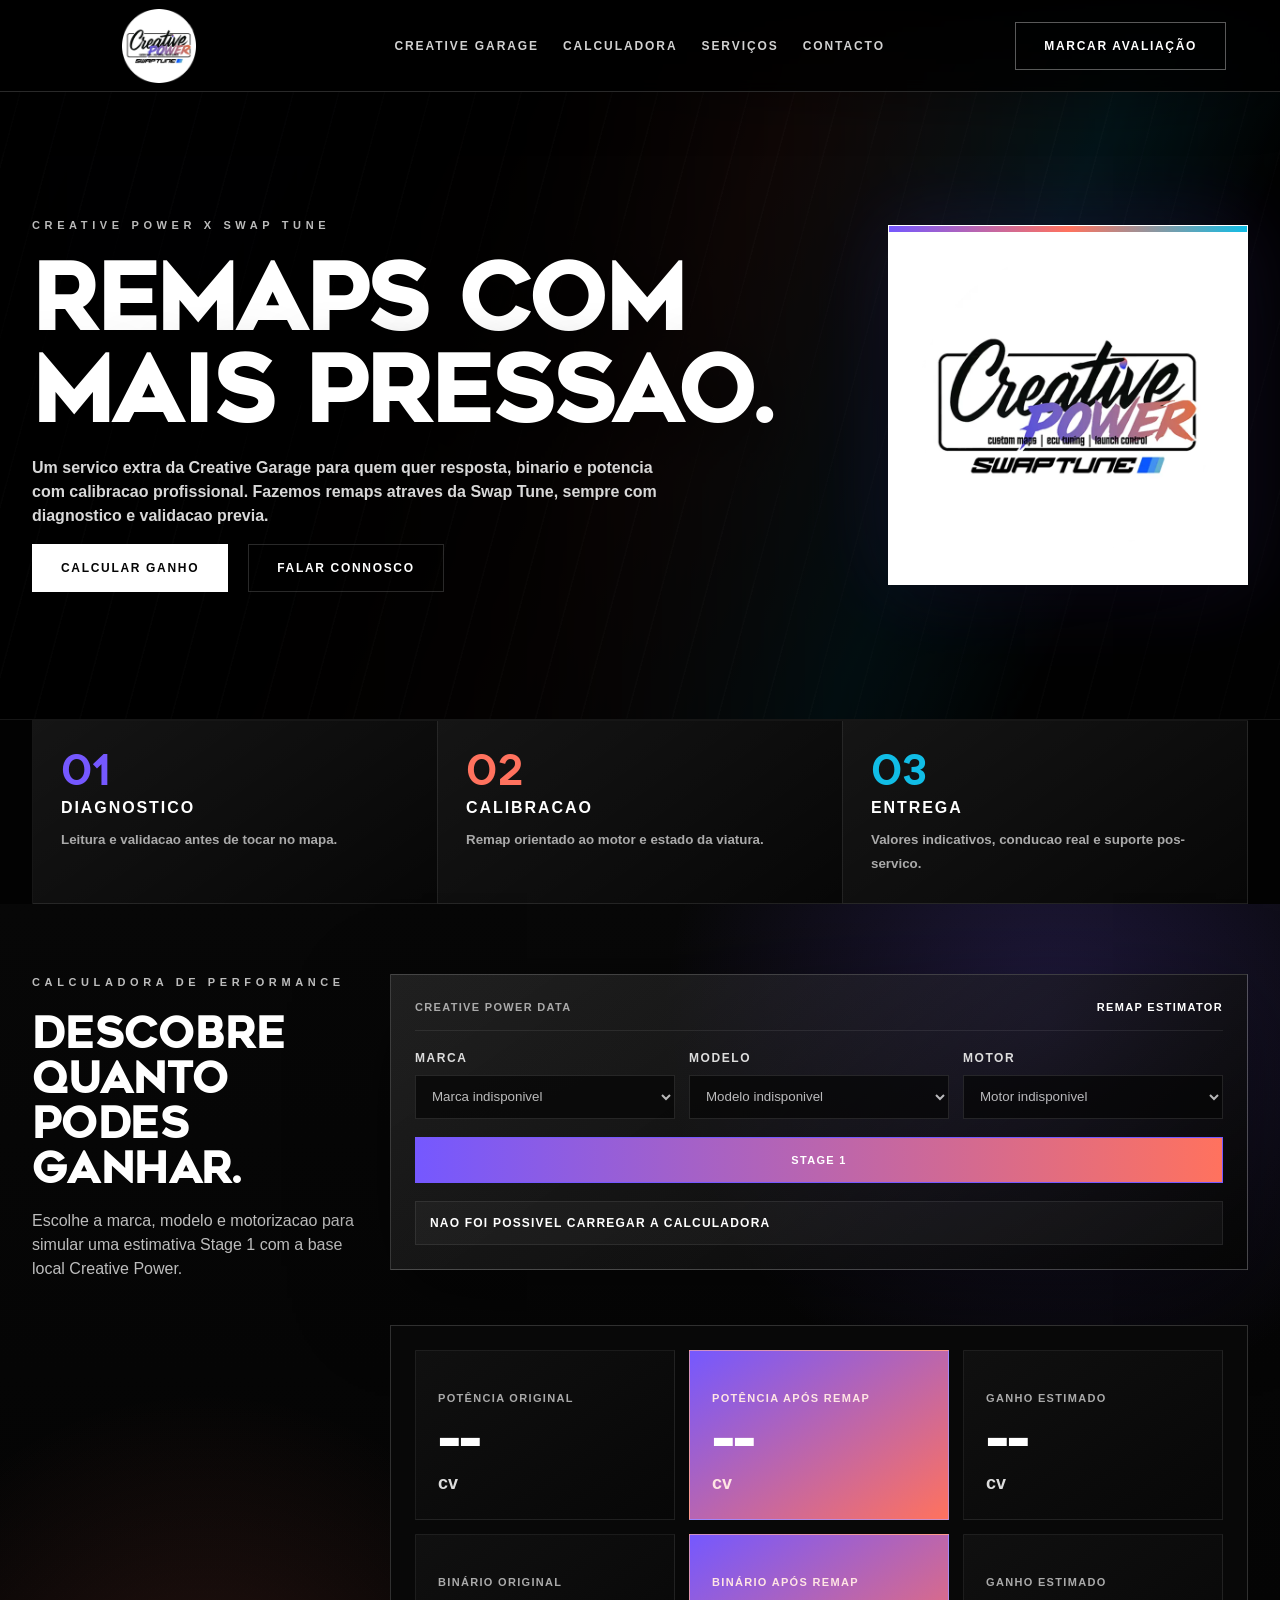
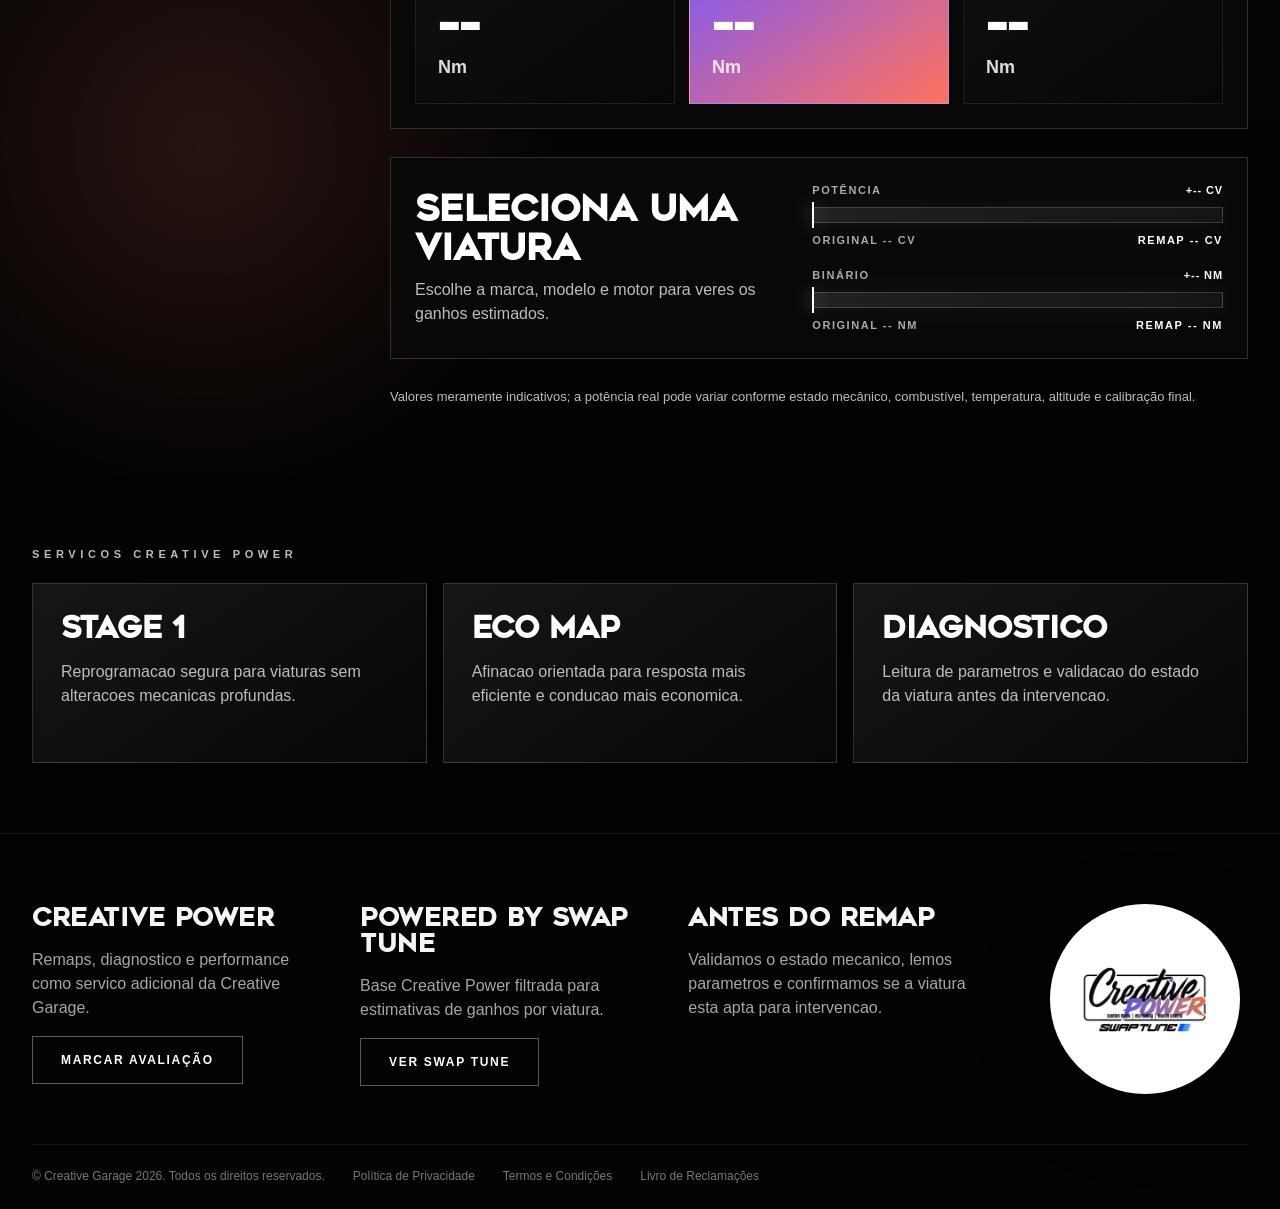
==== commit be825c12: "Add protected remap calculator data" ====
--- a/creative-performance.html
+++ b/creative-performance.html
@@ -53,12 +53,12 @@
         <div class="remap-intro">
           <p class="eyebrow" data-power-content="calculatorEyebrow">Calculadora de performance</p>
           <h2 data-power-content="calculatorTitle">Descobre quanto<br>podes ganhar.</h2>
-          <p data-power-content="calculatorText">Escolhe a marca, modelo e motoriza&ccedil;&atilde;o para simular uma estimativa Stage 1. A base local &eacute; tempor&aacute;ria; a estrutura j&aacute; est&aacute; pronta para receber os dados externos da Swap Tune.</p>
+          <p data-power-content="calculatorText">Escolhe a marca, modelo e motoriza&ccedil;&atilde;o para simular uma estimativa Stage 1 com a base local Creative Power.</p>
         </div>
 
         <form class="remap-form" data-remap-form>
           <div class="remap-form-top">
-            <span>Swap Tune data ready</span>
+            <span>Creative Power data</span>
             <strong>Remap estimator</strong>
           </div>
           <div class="remap-fields">
@@ -74,7 +74,7 @@
           </div>
           <div class="remap-mode-row" role="group" aria-label="Tipo de calibra&ccedil;&atilde;o">
             <button type="button" class="active" data-remap-mode="stage1">Stage 1</button>
-            <button type="button" data-remap-mode="eco">Eco map</button>
+            <button type="button" data-remap-mode="eco" hidden>Eco map</button>
           </div>
           <div class="remap-vehicle-summary" data-remap-summary></div>
         </form>
@@ -115,16 +115,26 @@
         <div class="remap-details" data-remap-details>
           <div>
             <h3 data-remap-title>Seleciona uma viatura</h3>
-            <p data-remap-copy>Os dados apresentados usam uma base local tempor&aacute;ria. Quando a API da Swap Tune estiver ativa, esta mesma calculadora pode alimentar os campos automaticamente.</p>
+            <p data-remap-copy>Os dados apresentados usam a base local filtrada para a calculadora Creative Power.</p>
           </div>
           <div class="remap-bars" aria-hidden="true">
             <div>
-              <span>Pot&ecirc;ncia</span>
-              <i data-power-bar></i>
+              <span>Pot&ecirc;ncia <strong data-power-bar-label>+-- cv</strong></span>
+              <div class="remap-bar-track">
+                <i data-power-stock-bar></i>
+                <b data-power-bar></b>
+                <em data-power-marker></em>
+              </div>
+              <small><span data-power-stock-label>Original -- cv</span><span data-power-tuned-label>Remap -- cv</span></small>
             </div>
             <div>
-              <span>Bin&aacute;rio</span>
-              <i data-torque-bar></i>
+              <span>Bin&aacute;rio <strong data-torque-bar-label>+-- Nm</strong></span>
+              <div class="remap-bar-track">
+                <i data-torque-stock-bar></i>
+                <b data-torque-bar></b>
+                <em data-torque-marker></em>
+              </div>
+              <small><span data-torque-stock-label>Original -- Nm</span><span data-torque-tuned-label>Remap -- Nm</span></small>
             </div>
           </div>
         </div>
--- a/css/style.css
+++ b/css/style.css
@@ -1,8 +1,9 @@
-﻿:root{
+﻿@font-face{font-family:Geometos;src:url('../assets/fonts/Geometos.ttf') format('truetype');font-weight:400;font-style:normal;font-display:swap}
+:root{
   --bg:#030303; --bg2:#070707; --panel:#0c0c0d; --panel2:#111214; --text:#f5f5f5; --muted:#a6a6a6; --soft:#747474; --line:rgba(255,255,255,.16); --line2:rgba(255,255,255,.08); --white:#fff; --shadow:0 32px 90px rgba(0,0,0,.75); --max:1280px;
 }
 *{box-sizing:border-box} html{scroll-behavior:smooth} body{margin:0;background:var(--bg);color:var(--text);font-family:Inter,Arial,Helvetica,sans-serif;line-height:1.5} body:before{content:"";position:fixed;inset:0;pointer-events:none;background:radial-gradient(circle at 70% 0%,rgba(255,255,255,.08),transparent 32%),linear-gradient(90deg,rgba(255,255,255,.025) 1px,transparent 1px),linear-gradient(180deg,rgba(255,255,255,.025) 1px,transparent 1px);background-size:auto,76px 76px,76px 76px;opacity:.35;z-index:-1}
-a{color:inherit;text-decoration:none} img{max-width:100%;display:block}.container{width:min(var(--max),calc(100% - 64px));margin-inline:auto}.topbar{height:104px;position:fixed;z-index:20;inset:0 0 auto 0;display:flex;align-items:center;padding:0 54px;background:linear-gradient(180deg,rgba(0,0,0,.82),rgba(0,0,0,.35),transparent);backdrop-filter:blur(7px);transition:.25s}.topbar.is-scrolled{height:82px;background:rgba(0,0,0,.84);border-bottom:1px solid var(--line2)}.brand img{width:92px;height:92px;object-fit:contain}.nav{margin:auto;display:flex;gap:38px;align-items:center;text-transform:uppercase;font-size:12px;letter-spacing:.16em;font-weight:800}.nav a{opacity:.88}.nav a:hover{opacity:1}.btn{display:inline-flex;align-items:center;justify-content:center;gap:12px;min-height:48px;padding:0 28px;border:1px solid var(--line);text-transform:uppercase;letter-spacing:.14em;font-size:12px;font-weight:900;transition:.22s;background:transparent;color:#fff;cursor:pointer}.btn:hover{transform:translateY(-2px);border-color:#fff}.btn-light{background:#fff;color:#050505;border-color:#fff}.btn-dark{background:rgba(0,0,0,.28)}.btn-outline{border-color:rgba(255,255,255,.35)}.btn-visit{min-width:160px}.nav-toggle{display:none;background:none;border:0;padding:10px}.nav-toggle span{display:block;width:26px;height:2px;background:#fff;margin:6px 0}.hero{min-height:760px;position:relative;display:flex;align-items:center;overflow:hidden;border-bottom:1px solid var(--line2)}.hero-bg{position:absolute;inset:0;background-image:var(--hero-image);background-size:cover;background-position:center right;filter:grayscale(1) contrast(1.08) brightness(.72);transform:scale(1.02)}.hero-bg:after{content:"";position:absolute;inset:0;background:linear-gradient(90deg,#050505 0%,rgba(5,5,5,.92) 30%,rgba(5,5,5,.48) 58%,rgba(5,5,5,.12) 100%)}.hero-overlay{position:absolute;inset:auto 0 0 0;height:50%;background:linear-gradient(0deg,#030303,transparent)}.hero-grid{position:relative;z-index:1;display:grid;grid-template-columns:1fr 320px;gap:40px;padding-top:86px}.hero-copy{max-width:660px}.eyebrow{margin:0 0 20px;color:#bdbdbd;text-transform:uppercase;letter-spacing:.42em;font-size:11px;font-weight:800}.spaced{letter-spacing:1.08em}.hero h1,.section h2,.footer h3{font-family:Impact,"Arial Black",sans-serif;text-transform:uppercase;line-height:.94;letter-spacing:.02em}.hero h1{font-size:clamp(64px,9vw,138px);margin:0 0 18px}.hero-tags{font-size:13px;letter-spacing:.23em;text-transform:uppercase;font-weight:800;margin:0 0 36px}.hero-actions{display:flex;gap:20px;flex-wrap:wrap}.hero-note{display:flex;gap:14px;margin-top:36px;color:#d4d4d4;max-width:560px;font-weight:700}.note-icon{width:36px;height:36px;border:1px solid var(--line);border-radius:50%;display:inline-flex;align-items:center;justify-content:center;flex:none}.hero-finance{align-self:end;justify-self:end;display:flex;align-items:flex-end;gap:12px;text-transform:uppercase;margin-bottom:45px}.hero-finance small{font-weight:900;letter-spacing:.08em;color:#ddd;text-align:right}.hero-finance strong{font-family:Impact,"Arial Black";font-size:70px;line-height:.8}.hero-finance span{font-weight:900;font-style:italic}.section{padding:70px 0}.split-section{display:grid;grid-template-columns:330px 1fr;gap:70px}.section-intro{padding-top:46px}.section h2{font-size:clamp(38px,4vw,68px);margin:0}.section-intro p:not(.eyebrow),.calc-content p,.photo-copy p,.footer p{color:var(--muted)}.divider{width:76px;height:2px;background:#fff;margin:32px 0}.section-intro .btn{margin-top:190px}.service-grid{display:grid;grid-template-columns:repeat(3,1fr);gap:16px}.service-card{min-height:255px;position:relative;border:1px solid var(--line);padding:34px 24px;display:flex;flex-direction:column;justify-content:flex-end;overflow:hidden;background:#111}.service-card:before{content:"";position:absolute;inset:0;background-image:var(--img);background-size:cover;background-position:center;filter:grayscale(1) brightness(.42);transform:scale(1.05);transition:.35s}.service-card:after{content:"";position:absolute;inset:0;background:linear-gradient(180deg,rgba(0,0,0,.05),rgba(0,0,0,.84))}.service-card:hover:before{filter:grayscale(.75) brightness(.58);transform:scale(1.11)}.service-card>*{position:relative;z-index:1}.service-icon{font-size:32px;margin-bottom:auto}.service-card h3{font-family:Impact,"Arial Black";font-size:28px;text-transform:uppercase;line-height:1.05;margin:0 0 18px}.service-card small{color:#bdbdbd}.service-card strong{font-family:Impact,"Arial Black";font-size:42px;line-height:1}.calculator-band{padding-top:10px}.calc-card{min-height:245px;border:1px solid var(--line);display:grid;grid-template-columns:1fr 1fr;background:#080808;box-shadow:var(--shadow)}.calc-image{background-image:var(--calc-image);background-size:cover;background-position:center;filter:grayscale(1) brightness(.48)}.calc-content{padding:42px 54px}.quote-form{margin-top:24px}.field-row{display:grid;grid-template-columns:1fr 1fr;gap:14px;margin-bottom:14px}label{display:block;color:#ddd;font-size:12px;text-transform:uppercase;letter-spacing:.13em;font-weight:900}select,input,textarea{width:100%;margin-top:8px;background:#080808;border:1px solid var(--line);color:#fff;min-height:44px;padding:0 12px}textarea{min-height:120px;padding:12px}.quote-result{margin-top:18px;padding:18px;border:1px solid var(--line);display:grid;grid-template-columns:1fr auto;gap:5px;align-items:end}.quote-result span,.quote-result small{color:#aaa;text-transform:uppercase;letter-spacing:.12em;font-size:11px}.quote-result strong{font-family:Impact,"Arial Black";font-size:48px}.quote-result small{grid-column:1/-1;text-transform:none;letter-spacing:0}.section-head-row{display:flex;justify-content:space-between;align-items:end;gap:20px}.link-arrow{font-weight:900;text-transform:uppercase;letter-spacing:.12em;color:#ddd;font-size:12px}.gallery-strip{display:grid;grid-template-columns:repeat(5,1fr);gap:4px;margin-top:22px}.gallery-item{height:175px;background-image:var(--img);background-size:cover;background-position:center;filter:grayscale(.55) brightness(.72);border:1px solid rgba(255,255,255,.08)}.photographer-card{border:1px solid var(--line);min-height:310px;display:grid;grid-template-columns:1fr 330px;background:linear-gradient(90deg,rgba(0,0,0,.5),#080808),var(--photo-bg);background-size:cover;background-position:center}.photo-copy{padding:48px}.session-box{margin:48px;border:1px solid var(--line);display:flex;flex-direction:column;align-items:center;justify-content:center;text-align:center;padding:30px}.session-box strong{text-transform:uppercase;letter-spacing:.18em}.session-box span{color:#aaa;margin-top:12px}.partners-section{padding:0 0 56px}.partners-grid{display:grid;grid-template-columns:repeat(8,1fr);gap:18px;align-items:end}.partner{text-align:center;color:#aaa}.partner strong{display:block;color:#ddd;font-size:18px;text-transform:uppercase;font-weight:900;filter:grayscale(1)}.partner span{font-size:11px;text-transform:uppercase;letter-spacing:.12em}.footer{border-top:1px solid var(--line2);background:#030303;padding:70px 0 24px}.footer-grid{display:grid;grid-template-columns:1.1fr 1.1fr 1.2fr .8fr;gap:45px}.footer h3{font-size:25px;margin:0 0 18px}.contact-list{list-style:none;padding:0;margin:0;color:#ccc}.contact-list li{margin:8px 0}.footer-logo{display:flex;align-items:center;justify-content:center}.footer-logo img{width:180px}.footer-bottom{border-top:1px solid var(--line2);padding-top:22px;margin-top:50px;display:flex;gap:28px;color:#777;font-size:12px}.admin-link{position:fixed;right:10px;bottom:10px;color:#333}.hidden{display:none!important}
+a{color:inherit;text-decoration:none} img{max-width:100%;display:block}.container{width:min(var(--max),calc(100% - 64px));margin-inline:auto}.topbar{height:104px;position:fixed;z-index:20;inset:0 0 auto 0;display:flex;align-items:center;padding:0 54px;background:linear-gradient(180deg,rgba(0,0,0,.82),rgba(0,0,0,.35),transparent);backdrop-filter:blur(7px);transition:.25s}.topbar.is-scrolled{height:82px;background:rgba(0,0,0,.84);border-bottom:1px solid var(--line2)}.brand img{width:92px;height:92px;object-fit:contain}.nav{margin:auto;display:flex;gap:38px;align-items:center;text-transform:uppercase;font-size:12px;letter-spacing:.16em;font-weight:800}.nav a{opacity:.88}.nav a:hover{opacity:1}.btn{display:inline-flex;align-items:center;justify-content:center;gap:12px;min-height:48px;padding:0 28px;border:1px solid var(--line);text-transform:uppercase;letter-spacing:.14em;font-size:12px;font-weight:900;transition:.22s;background:transparent;color:#fff;cursor:pointer}.btn:hover{transform:translateY(-2px);border-color:#fff}.btn-light{background:#fff;color:#050505;border-color:#fff}.btn-dark{background:rgba(0,0,0,.28)}.btn-outline{border-color:rgba(255,255,255,.35)}.btn-visit{min-width:160px}.nav-toggle{display:none;background:none;border:0;padding:10px}.nav-toggle span{display:block;width:26px;height:2px;background:#fff;margin:6px 0}.hero{min-height:760px;position:relative;display:flex;align-items:center;overflow:hidden;border-bottom:1px solid var(--line2)}.hero-bg{position:absolute;inset:0;background-image:var(--hero-image);background-size:cover;background-position:center right;filter:grayscale(1) contrast(1.08) brightness(.72);transform:scale(1.02)}.hero-bg:after{content:"";position:absolute;inset:0;background:linear-gradient(90deg,#050505 0%,rgba(5,5,5,.92) 30%,rgba(5,5,5,.48) 58%,rgba(5,5,5,.12) 100%)}.hero-overlay{position:absolute;inset:auto 0 0 0;height:50%;background:linear-gradient(0deg,#030303,transparent)}.hero-grid{position:relative;z-index:1;display:grid;grid-template-columns:1fr 320px;gap:40px;padding-top:86px}.hero-copy{max-width:660px}.eyebrow{margin:0 0 20px;color:#bdbdbd;text-transform:uppercase;letter-spacing:.42em;font-size:11px;font-weight:800}.spaced{letter-spacing:1.08em}.hero h1,.section h2,.footer h3{font-family:Geometos,"Arial Black",sans-serif;text-transform:uppercase;line-height:.94;letter-spacing:.02em}.hero h1{font-size:clamp(64px,9vw,138px);margin:0 0 18px}.hero-tags{font-size:13px;letter-spacing:.23em;text-transform:uppercase;font-weight:800;margin:0 0 36px}.hero-actions{display:flex;gap:20px;flex-wrap:wrap}.hero-note{display:flex;gap:14px;margin-top:36px;color:#d4d4d4;max-width:560px;font-weight:700}.note-icon{width:36px;height:36px;border:1px solid var(--line);border-radius:50%;display:inline-flex;align-items:center;justify-content:center;flex:none}.hero-finance{align-self:end;justify-self:end;display:flex;align-items:flex-end;gap:12px;text-transform:uppercase;margin-bottom:45px}.hero-finance small{font-weight:900;letter-spacing:.08em;color:#ddd;text-align:right}.hero-finance strong{font-family:Geometos,"Arial Black";font-size:70px;line-height:.8}.hero-finance span{font-weight:900;font-style:italic}.section{padding:70px 0}.split-section{display:grid;grid-template-columns:330px 1fr;gap:70px}.section-intro{padding-top:46px}.section h2{font-size:clamp(38px,4vw,68px);margin:0}.section-intro p:not(.eyebrow),.calc-content p,.photo-copy p,.footer p{color:var(--muted)}.divider{width:76px;height:2px;background:#fff;margin:32px 0}.section-intro .btn{margin-top:190px}.service-grid{display:grid;grid-template-columns:repeat(3,1fr);gap:16px}.service-card{min-height:255px;position:relative;border:1px solid var(--line);padding:34px 24px;display:flex;flex-direction:column;justify-content:flex-end;overflow:hidden;background:#111}.service-card:before{content:"";position:absolute;inset:0;background-image:var(--img);background-size:cover;background-position:center;filter:grayscale(1) brightness(.42);transform:scale(1.05);transition:.35s}.service-card:after{content:"";position:absolute;inset:0;background:linear-gradient(180deg,rgba(0,0,0,.05),rgba(0,0,0,.84))}.service-card:hover:before{filter:grayscale(.75) brightness(.58);transform:scale(1.11)}.service-card>*{position:relative;z-index:1}.service-icon{font-size:32px;margin-bottom:auto}.service-card h3{font-family:Geometos,"Arial Black";font-size:28px;text-transform:uppercase;line-height:1.05;margin:0 0 18px}.service-card small{color:#bdbdbd}.service-card strong{font-family:Geometos,"Arial Black";font-size:42px;line-height:1}.calculator-band{padding-top:10px}.calc-card{min-height:245px;border:1px solid var(--line);display:grid;grid-template-columns:1fr 1fr;background:#080808;box-shadow:var(--shadow)}.calc-image{background-image:var(--calc-image);background-size:cover;background-position:center;filter:grayscale(1) brightness(.48)}.calc-content{padding:42px 54px}.quote-form{margin-top:24px}.field-row{display:grid;grid-template-columns:1fr 1fr;gap:14px;margin-bottom:14px}label{display:block;color:#ddd;font-size:12px;text-transform:uppercase;letter-spacing:.13em;font-weight:900}select,input,textarea{width:100%;margin-top:8px;background:#080808;border:1px solid var(--line);color:#fff;min-height:44px;padding:0 12px}textarea{min-height:120px;padding:12px}.quote-result{margin-top:18px;padding:18px;border:1px solid var(--line);display:grid;grid-template-columns:1fr auto;gap:5px;align-items:end}.quote-result span,.quote-result small{color:#aaa;text-transform:uppercase;letter-spacing:.12em;font-size:11px}.quote-result strong{font-family:Geometos,"Arial Black";font-size:48px}.quote-result small{grid-column:1/-1;text-transform:none;letter-spacing:0}.section-head-row{display:flex;justify-content:space-between;align-items:end;gap:20px}.link-arrow{font-weight:900;text-transform:uppercase;letter-spacing:.12em;color:#ddd;font-size:12px}.gallery-strip{display:grid;grid-template-columns:repeat(5,1fr);gap:4px;margin-top:22px}.gallery-item{height:175px;background-image:var(--img);background-size:cover;background-position:center;filter:grayscale(.55) brightness(.72);border:1px solid rgba(255,255,255,.08)}.photographer-card{border:1px solid var(--line);min-height:310px;display:grid;grid-template-columns:1fr 330px;background:linear-gradient(90deg,rgba(0,0,0,.5),#080808),var(--photo-bg);background-size:cover;background-position:center}.photo-copy{padding:48px}.session-box{margin:48px;border:1px solid var(--line);display:flex;flex-direction:column;align-items:center;justify-content:center;text-align:center;padding:30px}.session-box strong{text-transform:uppercase;letter-spacing:.18em}.session-box span{color:#aaa;margin-top:12px}.partners-section{padding:0 0 56px}.partners-grid{display:grid;grid-template-columns:repeat(8,1fr);gap:18px;align-items:end}.partner{text-align:center;color:#aaa}.partner strong{display:block;color:#ddd;font-size:18px;text-transform:uppercase;font-weight:900;filter:grayscale(1)}.partner span{font-size:11px;text-transform:uppercase;letter-spacing:.12em}.footer{border-top:1px solid var(--line2);background:#030303;padding:70px 0 24px}.footer-grid{display:grid;grid-template-columns:1.1fr 1.1fr 1.2fr .8fr;gap:45px}.footer h3{font-size:25px;margin:0 0 18px}.contact-list{list-style:none;padding:0;margin:0;color:#ccc}.contact-list li{margin:8px 0}.footer-logo{display:flex;align-items:center;justify-content:center}.footer-logo img{width:180px}.footer-bottom{border-top:1px solid var(--line2);padding-top:22px;margin-top:50px;display:flex;gap:28px;color:#777;font-size:12px}.admin-link{position:fixed;right:10px;bottom:10px;color:#333}.hidden{display:none!important}
 @media(max-width:1050px){.nav{position:fixed;inset:82px 0 auto 0;display:none;flex-direction:column;background:rgba(0,0,0,.94);padding:26px}.nav.is-open{display:flex}.nav-toggle{display:block;margin-left:auto}.btn-visit{display:none}.topbar{padding:0 24px}.hero-grid,.split-section,.calc-card,.photographer-card,.footer-grid{grid-template-columns:1fr}.hero-finance{justify-self:start}.service-grid{grid-template-columns:repeat(2,1fr)}.partners-grid{grid-template-columns:repeat(4,1fr)}.gallery-strip{grid-template-columns:repeat(2,1fr)}.section-intro .btn{margin-top:30px}}
 @media(max-width:640px){.container{width:min(100% - 28px,var(--max))}.brand img{width:72px;height:72px}.hero{min-height:720px}.hero h1{font-size:64px}.hero-actions,.field-row,.quote-result{grid-template-columns:1fr;display:grid}.service-grid,.partners-grid,.gallery-strip{grid-template-columns:1fr}.calc-content,.photo-copy{padding:28px}.session-box{margin:20px}.footer-bottom{flex-direction:column}.spaced{letter-spacing:.42em}}
 .partner img{width:100%;height:58px;object-fit:contain;margin:0 auto 10px;filter:grayscale(1);opacity:.86}
@@ -42,7 +43,7 @@
 .legal-page{min-height:100vh;background:#050505;color:#f5f5f5}
 .legal-hero{width:min(980px,calc(100% - 48px));margin:0 auto;padding:74px 0 34px}
 .legal-brand{display:inline-block;margin-bottom:34px;text-transform:uppercase;letter-spacing:.18em;font-weight:900;font-size:12px;color:#ddd}
-.legal-hero h1{font-family:Impact,"Arial Black",sans-serif;text-transform:uppercase;font-size:clamp(46px,7vw,96px);line-height:.95;margin:0 0 18px}
+.legal-hero h1{font-family:Geometos,"Arial Black",sans-serif;text-transform:uppercase;font-size:clamp(46px,7vw,96px);line-height:.95;margin:0 0 18px}
 .legal-hero p:not(.eyebrow){max-width:760px;color:#cfcfcf;font-size:18px}
 .legal-content{width:min(980px,calc(100% - 48px));margin:0 auto;padding:20px 0 80px}
 .legal-content h2{margin:34px 0 12px;font-size:22px;text-transform:uppercase;letter-spacing:.04em}
@@ -67,11 +68,11 @@
 .performance-callout-section{padding-top:10px}
 .performance-callout{min-height:330px;border:1px solid var(--line);display:grid;grid-template-columns:1fr 330px;background:linear-gradient(90deg,rgba(0,0,0,.66),#080808),var(--power-callout-image);background-size:cover;background-position:center;box-shadow:var(--shadow)}
 .performance-callout-copy{padding:48px}
-.performance-callout-copy h2{font-family:Impact,"Arial Black",sans-serif;text-transform:uppercase;font-size:clamp(40px,5vw,78px);line-height:.94;margin:0 0 14px}
+.performance-callout-copy h2{font-family:Geometos,"Arial Black",sans-serif;text-transform:uppercase;font-size:clamp(40px,5vw,78px);line-height:.94;margin:0 0 14px}
 .performance-callout-copy p:not(.eyebrow){color:#e8e8e8;text-transform:uppercase;letter-spacing:.16em;font-weight:900}
 .performance-callout-mark{margin:48px;border:1px solid rgba(255,255,255,.75);display:flex;flex-direction:column;align-items:center;justify-content:center;text-align:center;padding:30px;background:#fff}
 .performance-callout-mark img{width:100%;max-width:220px;max-height:180px;object-fit:contain;margin:0}
-.performance-callout-mark strong{font-family:Impact,"Arial Black",sans-serif;text-transform:uppercase;font-size:34px;line-height:.95}
+.performance-callout-mark strong{font-family:Geometos,"Arial Black",sans-serif;text-transform:uppercase;font-size:34px;line-height:.95}
 .performance-callout-mark strong{display:none}
 .performance-page{background:#030303}
 .performance-topbar{background:rgba(0,0,0,.86);border-bottom:1px solid var(--line2)}
@@ -84,11 +85,11 @@
 .performance-hero:after{content:"";position:absolute;inset:0;background:repeating-linear-gradient(105deg,transparent 0 42px,rgba(255,255,255,.045) 43px 44px);opacity:.35}
 .performance-hero-bg{background:linear-gradient(90deg,#020202 0%,rgba(2,2,2,.91) 40%,rgba(2,2,2,.36) 100%),url('../assets/uploads/tuning_autoeventos-20260427165149-c67057.webp');filter:contrast(1.12) brightness(.72) saturate(1.16)}
 .performance-hero-grid{position:relative;z-index:1;display:grid;grid-template-columns:1fr 360px;gap:50px;align-items:center;padding-top:90px}
-.performance-hero h1{font-family:Impact,"Arial Black",sans-serif;text-transform:uppercase;font-size:clamp(64px,9vw,130px);line-height:.92;margin:0 0 20px;text-shadow:0 14px 55px rgba(0,0,0,.7)}
+.performance-hero h1{font-family:Geometos,"Arial Black",sans-serif;text-transform:uppercase;font-size:clamp(64px,9vw,130px);line-height:.92;margin:0 0 20px;text-shadow:0 14px 55px rgba(0,0,0,.7)}
 .performance-hero p:not(.eyebrow){max-width:650px;color:#d8d8d8;font-weight:700}
 .performance-hero-card{border:1px solid var(--line);background:rgba(0,0,0,.58);padding:34px;text-align:center;box-shadow:var(--shadow)}
 .performance-hero-card img{width:170px;height:170px;object-fit:contain;margin:0 auto 22px}
-.performance-hero-card strong{font-family:Impact,"Arial Black",sans-serif;text-transform:uppercase;font-size:48px;line-height:.9}
+.performance-hero-card strong{font-family:Geometos,"Arial Black",sans-serif;text-transform:uppercase;font-size:48px;line-height:.9}
 .performance-hero-card span{display:block;margin-top:18px;color:#bbb;text-transform:uppercase;letter-spacing:.14em;font-size:12px;font-weight:900}
 .performance-hero-card{position:relative;background:linear-gradient(155deg,rgba(255,255,255,.12),rgba(0,0,0,.64));border-color:rgba(255,255,255,.26);box-shadow:0 28px 90px rgba(0,0,0,.55),inset 0 0 0 1px rgba(255,255,255,.04);overflow:hidden}
 .performance-hero-card:before{content:"";position:absolute;inset:0 0 auto;height:4px;background:linear-gradient(90deg,#fff,var(--power-purple),#fff)}
@@ -98,11 +99,11 @@
 .performance-strip{padding:0;background:#020202}
 .performance-strip-grid{display:grid;grid-template-columns:repeat(3,1fr);border-left:1px solid var(--line2);border-top:1px solid var(--line2)}
 .performance-strip-grid div{min-height:150px;padding:28px;border-right:1px solid var(--line2);border-bottom:1px solid var(--line2);background:linear-gradient(145deg,rgba(255,255,255,.075),rgba(255,255,255,.02))}
-.performance-strip-grid span{display:block;color:var(--power-purple);font-family:Impact,"Arial Black",sans-serif;font-size:42px;line-height:1}
+.performance-strip-grid span{display:block;color:var(--power-purple);font-family:Geometos,"Arial Black",sans-serif;font-size:42px;line-height:1}
 .performance-strip-grid strong{display:block;margin:8px 0 10px;text-transform:uppercase;letter-spacing:.12em}
 .performance-strip-grid small{color:#aaa;font-weight:800}
 .remap-calculator{display:grid;grid-template-columns:330px 1fr;gap:28px;align-items:start}
-.remap-intro h2{font-family:Impact,"Arial Black",sans-serif;text-transform:uppercase;font-size:clamp(40px,5vw,76px);line-height:.94;margin:0 0 18px}
+.remap-intro h2{font-family:Geometos,"Arial Black",sans-serif;text-transform:uppercase;font-size:clamp(40px,5vw,76px);line-height:.94;margin:0 0 18px}
 .remap-intro p:not(.eyebrow),.remap-disclaimer{color:#bdbdbd}
 .remap-form,.remap-result{border:1px solid var(--line);background:#080808;padding:24px}
 .remap-form{display:grid;gap:16px}
@@ -110,14 +111,14 @@
 .remap-result{grid-column:2;display:grid;grid-template-columns:repeat(3,1fr);gap:14px}
 .result-card{border:1px solid var(--line2);padding:22px;background:#0d0d0d}
 .result-card span{display:block;color:#aaa;text-transform:uppercase;letter-spacing:.12em;font-size:11px;font-weight:900}
-.result-card strong{display:block;font-family:Impact,"Arial Black",sans-serif;font-size:54px;line-height:1;margin:12px 0}
+.result-card strong{display:block;font-family:Geometos,"Arial Black",sans-serif;font-size:54px;line-height:1;margin:12px 0}
 .result-card small{color:#ddd;font-size:18px;font-weight:900}
 .result-card-hot{background:#fff;color:#050505}.result-card-hot span,.result-card-hot small{color:#333}
 .remap-disclaimer{grid-column:2;margin:0;font-size:13px}
 .remap-disclaimer a{text-decoration:underline;text-underline-offset:3px}
 .remap-loader{margin:0;color:#aaa;font-size:12px;text-transform:uppercase;letter-spacing:.12em;font-weight:900}
 .remap-details{grid-column:2;border:1px solid var(--line);background:#080808;padding:24px;display:grid;grid-template-columns:1fr 1.3fr;gap:20px;align-items:start}
-.remap-details h3{font-family:Impact,"Arial Black",sans-serif;text-transform:uppercase;font-size:36px;line-height:1;margin:0 0 18px}
+.remap-details h3{font-family:Geometos,"Arial Black",sans-serif;text-transform:uppercase;font-size:36px;line-height:1;margin:0 0 18px}
 .remap-details table{width:100%;border-collapse:collapse;color:#d8d8d8}
 .remap-details td{border-top:1px solid var(--line2);padding:10px 0;vertical-align:top}
 .remap-details td:last-child{text-align:right;color:#fff}
@@ -146,7 +147,7 @@
 .remap-result{grid-column:2;display:grid;grid-template-columns:repeat(3,1fr);gap:14px}
 .remap-result .result-card{min-height:170px;border:1px solid var(--line2);padding:22px;background:#0d0d0d;display:flex;flex-direction:column;justify-content:flex-end}
 .remap-result .result-card span{display:block;color:#aaa;text-transform:uppercase;letter-spacing:.12em;font-size:11px;font-weight:900}
-.remap-result .result-card strong{display:block;font-family:Impact,"Arial Black",sans-serif;font-size:clamp(44px,5vw,64px);line-height:1;margin:12px 0 0}
+.remap-result .result-card strong{display:block;font-family:Geometos,"Arial Black",sans-serif;font-size:clamp(44px,5vw,64px);line-height:1;margin:12px 0 0}
 .remap-result .result-card small{color:#ddd;font-size:18px;font-weight:900}
 .remap-result .result-card-hot{background:#fff;color:#050505;border-color:#fff}
 .remap-result .result-card-hot span,.remap-result .result-card-hot small{color:#333}
@@ -154,29 +155,35 @@
 .remap-result .result-card-hot{background:linear-gradient(145deg,var(--power-purple),var(--power-coral));color:#fff;border-color:rgba(255,255,255,.28)}
 .remap-result .result-card-hot span,.remap-result .result-card-hot small{color:#ffe4e4}
 .remap-details{grid-column:2;border:1px solid var(--line);background:#080808;padding:24px;display:grid;grid-template-columns:1fr 1.1fr;gap:24px;align-items:center}
-.remap-details h3{font-family:Impact,"Arial Black",sans-serif;text-transform:uppercase;font-size:40px;line-height:1;margin:0 0 12px}
+.remap-details h3{font-family:Geometos,"Arial Black",sans-serif;text-transform:uppercase;font-size:40px;line-height:1;margin:0 0 12px}
 .remap-details p{margin:0;color:#bdbdbd}
 .remap-bars{display:grid;gap:18px}
 .remap-bars div{display:grid;gap:9px}
-.remap-bars span{color:#aaa;text-transform:uppercase;letter-spacing:.14em;font-size:11px;font-weight:900}
-.remap-bars i{height:12px;width:0;display:block;background:#fff;box-shadow:0 0 28px rgba(255,255,255,.24);transition:width .35s ease}
-.remap-bars i{background:linear-gradient(90deg,var(--power-purple),#fff);box-shadow:0 0 28px rgba(117,88,255,.32)}
+.remap-bars span{display:flex;justify-content:space-between;gap:18px;color:#aaa;text-transform:uppercase;letter-spacing:.14em;font-size:11px;font-weight:900}
+.remap-bars strong{color:#fff;letter-spacing:.08em;white-space:nowrap}
+.remap-bars small{display:flex;justify-content:space-between;gap:16px;color:#8f8f8f;font-size:11px;font-weight:900;text-transform:uppercase;letter-spacing:.08em}
+.remap-bars small span:last-child{color:#fff;text-align:right}
+.remap-bars .remap-bar-track{position:relative;height:16px;overflow:visible;background:linear-gradient(90deg,rgba(255,255,255,.1),rgba(255,255,255,.05));border:1px solid rgba(255,255,255,.16);box-shadow:0 0 28px rgba(255,255,255,.08)}
+.remap-bar-track i,.remap-bar-track b{position:absolute;top:0;bottom:0;left:0;width:0;display:block;transition:width .38s ease,left .38s ease}
+.remap-bar-track i{background:rgba(255,255,255,.22)}
+.remap-bar-track b{background:linear-gradient(90deg,var(--power-purple),var(--power-coral),var(--power-blue));box-shadow:0 0 28px rgba(117,88,255,.32)}
+.remap-bar-track em{position:absolute;top:-6px;bottom:-6px;left:0;width:2px;background:#fff;box-shadow:0 0 18px rgba(255,255,255,.55);transform:translateX(-1px);transition:left .38s ease}
 .performance-service-grid{display:grid;grid-template-columns:repeat(3,1fr);gap:16px}
 .performance-service-grid article{border:1px solid var(--line);background:#080808;padding:28px;min-height:180px}
 .performance-service-grid article{background:linear-gradient(145deg,rgba(255,255,255,.08),rgba(255,255,255,.02));border-color:rgba(255,255,255,.16)}
-.performance-service-grid h3{font-family:Impact,"Arial Black",sans-serif;text-transform:uppercase;font-size:34px;margin:0 0 12px}
+.performance-service-grid h3{font-family:Geometos,"Arial Black",sans-serif;text-transform:uppercase;font-size:34px;margin:0 0 12px}
 .performance-service-grid p{color:#bdbdbd}
 @media(max-width:1050px){.performance-callout,.performance-hero-grid,.remap-calculator,.remap-embed{grid-template-columns:1fr}.performance-callout-mark{margin:24px 48px 48px}.remap-result,.remap-disclaimer,.remap-details{grid-column:auto}.remap-details{grid-template-columns:1fr}.performance-service-grid{grid-template-columns:1fr}.performance-nav{display:flex;position:static;flex-direction:row;background:transparent;padding:0}.performance-strip-grid{grid-template-columns:1fr}}
 @media(max-width:640px){.performance-callout-copy{padding:28px}.performance-callout-mark{margin:20px}.performance-hero-card{display:none}.remap-fields,.remap-result{grid-template-columns:1fr}.performance-hero{min-height:680px}.performance-hero-grid{padding-top:120px}.remap-iframe-top{align-items:flex-start;flex-direction:column}.remap-iframe{min-height:980px}.remap-form{padding:18px}.remap-form-top{align-items:flex-start;flex-direction:column}.remap-mode-row{grid-template-columns:1fr}.remap-result .result-card{min-height:140px}.performance-strip-grid div{min-height:128px}}
 
 .performance-page{--power-purple:#7558ff;--power-coral:#ff725e;--power-blue:#11bde6}
-.performance-topbar{height:92px;background:#fff;color:#050505;border-bottom:0;box-shadow:0 16px 46px rgba(0,0,0,.18);position:fixed}
+.performance-topbar{height:92px;background:linear-gradient(180deg,rgba(0,0,0,.96),rgba(0,0,0,.82));color:#fff;border-bottom:1px solid rgba(255,255,255,.16);box-shadow:0 16px 46px rgba(0,0,0,.32);position:fixed}
 .performance-topbar:after{content:"";position:absolute;left:18px;right:18px;bottom:12px;height:5px;z-index:2;background:linear-gradient(90deg,var(--power-purple),var(--power-coral),var(--power-blue))}
 .performance-topbar .performance-brand img{width:210px;height:74px;object-fit:contain}
 .performance-topbar .nav a{opacity:.82}
 .performance-topbar .nav a:hover{opacity:1}
-.performance-topbar .btn-outline{border-color:rgba(5,5,5,.28);color:#050505;background:#fff}
-.performance-topbar .btn-outline:hover{border-color:#050505}
+.performance-topbar .btn-outline{border-color:rgba(255,255,255,.35);color:#fff;background:rgba(0,0,0,.18)}
+.performance-topbar .btn-outline:hover{border-color:#fff}
 .performance-hero-bg{background-image:var(--performance-hero-image,url('../assets/uploads/tuning_autoeventos-20260427165149-c67057.webp'));background-size:cover;background-position:center;filter:grayscale(1) contrast(1.12) brightness(.66);transform:scale(1.02)}
 .performance-hero-bg:after{content:"";position:absolute;inset:0;background:linear-gradient(90deg,#020202 0%,rgba(2,2,2,.88) 42%,rgba(2,2,2,.46) 72%,rgba(2,2,2,.18) 100%)}
 .performance-hero:before{background:linear-gradient(115deg,rgba(117,88,255,.38),transparent 28%,rgba(255,114,94,.2) 52%,rgba(17,189,230,.2) 72%,transparent 84%)}
@@ -191,9 +198,46 @@
 .remap-calculator-section{background:radial-gradient(circle at 82% 10%,rgba(117,88,255,.22),transparent 26%),radial-gradient(circle at 16% 72%,rgba(255,114,94,.14),transparent 26%),linear-gradient(180deg,#070707,#020202)}
 .remap-mode-row button.active{background:linear-gradient(90deg,var(--power-purple),var(--power-coral));border-color:var(--power-purple)}
 .remap-result .result-card-hot{background:linear-gradient(145deg,var(--power-purple),var(--power-coral));border-color:rgba(255,255,255,.28)}
-.remap-bars i{background:linear-gradient(90deg,var(--power-purple),var(--power-coral),var(--power-blue));box-shadow:0 0 28px rgba(117,88,255,.32)}
+.remap-bar-track b{background:linear-gradient(90deg,var(--power-purple),var(--power-coral),var(--power-blue));box-shadow:0 0 28px rgba(117,88,255,.32)}
 .performance-footer-logo{justify-content:center}
 .performance-footer-logo img{width:190px;height:190px;object-fit:contain;padding:24px;background:#fff;border-radius:50%;box-shadow:0 20px 70px rgba(0,0,0,.34)}
 
-
-
+/* Geometos is wider than Impact, so display text needs calmer sizing. */
+.hero h1{font-size:clamp(52px,7.6vw,112px);line-height:1.02;max-width:820px}
+.section h2,.footer h3,.legal-hero h1,.performance-hero h1,.remap-intro h2{line-height:1.04;overflow-wrap:anywhere}
+.section h2{font-size:clamp(32px,3.25vw,50px);line-height:1.08}
+.services-section .section-intro h2{max-width:330px}
+.hero-finance strong{font-size:58px;line-height:.92}
+.service-card h3{font-size:24px;line-height:1.12}
+.service-card strong{font-size:36px}
+.quote-result strong{font-size:40px;line-height:1}
+.legal-hero h1{font-size:clamp(40px,6vw,82px)}
+.performance-callout-copy h2{font-size:clamp(34px,4.4vw,62px);line-height:1.04}
+.performance-hero h1{font-size:clamp(52px,7vw,104px);line-height:1.02}
+.remap-intro h2{font-size:clamp(32px,3.25vw,50px)}
+.remap-result .result-card strong,.result-card strong{font-size:clamp(36px,4vw,52px)}
+.remap-details h3{font-size:clamp(30px,3vw,36px);line-height:1.06}
+.performance-service-grid h3{font-size:30px;line-height:1.08}
+.performance-strip-grid strong{line-height:1.15;overflow-wrap:anywhere}
+.performance-topbar .nav{gap:24px}
+
+@media(max-width:1050px){
+  .performance-topbar{height:auto;min-height:92px;padding:14px 24px 22px}
+  .performance-topbar .performance-brand img{width:190px;height:64px}
+  .performance-topbar .nav{gap:18px;flex-wrap:wrap;justify-content:center}
+  .hero h1,.performance-hero h1{font-size:clamp(46px,10vw,78px)}
+  .services-section .section-intro h2{max-width:560px}
+}
+
+@media(max-width:640px){
+  .hero h1,.performance-hero h1{font-size:44px;line-height:1.05}
+  .section h2,.remap-intro h2{font-size:30px;line-height:1.1}
+  .performance-callout-copy h2{font-size:34px}
+  .service-card h3,.performance-service-grid h3{font-size:26px}
+  .quote-result strong,.remap-result .result-card strong,.result-card strong{font-size:36px}
+  .hero-finance strong{font-size:48px}
+  .btn{letter-spacing:.08em;padding:0 18px}
+}
+
+
+
